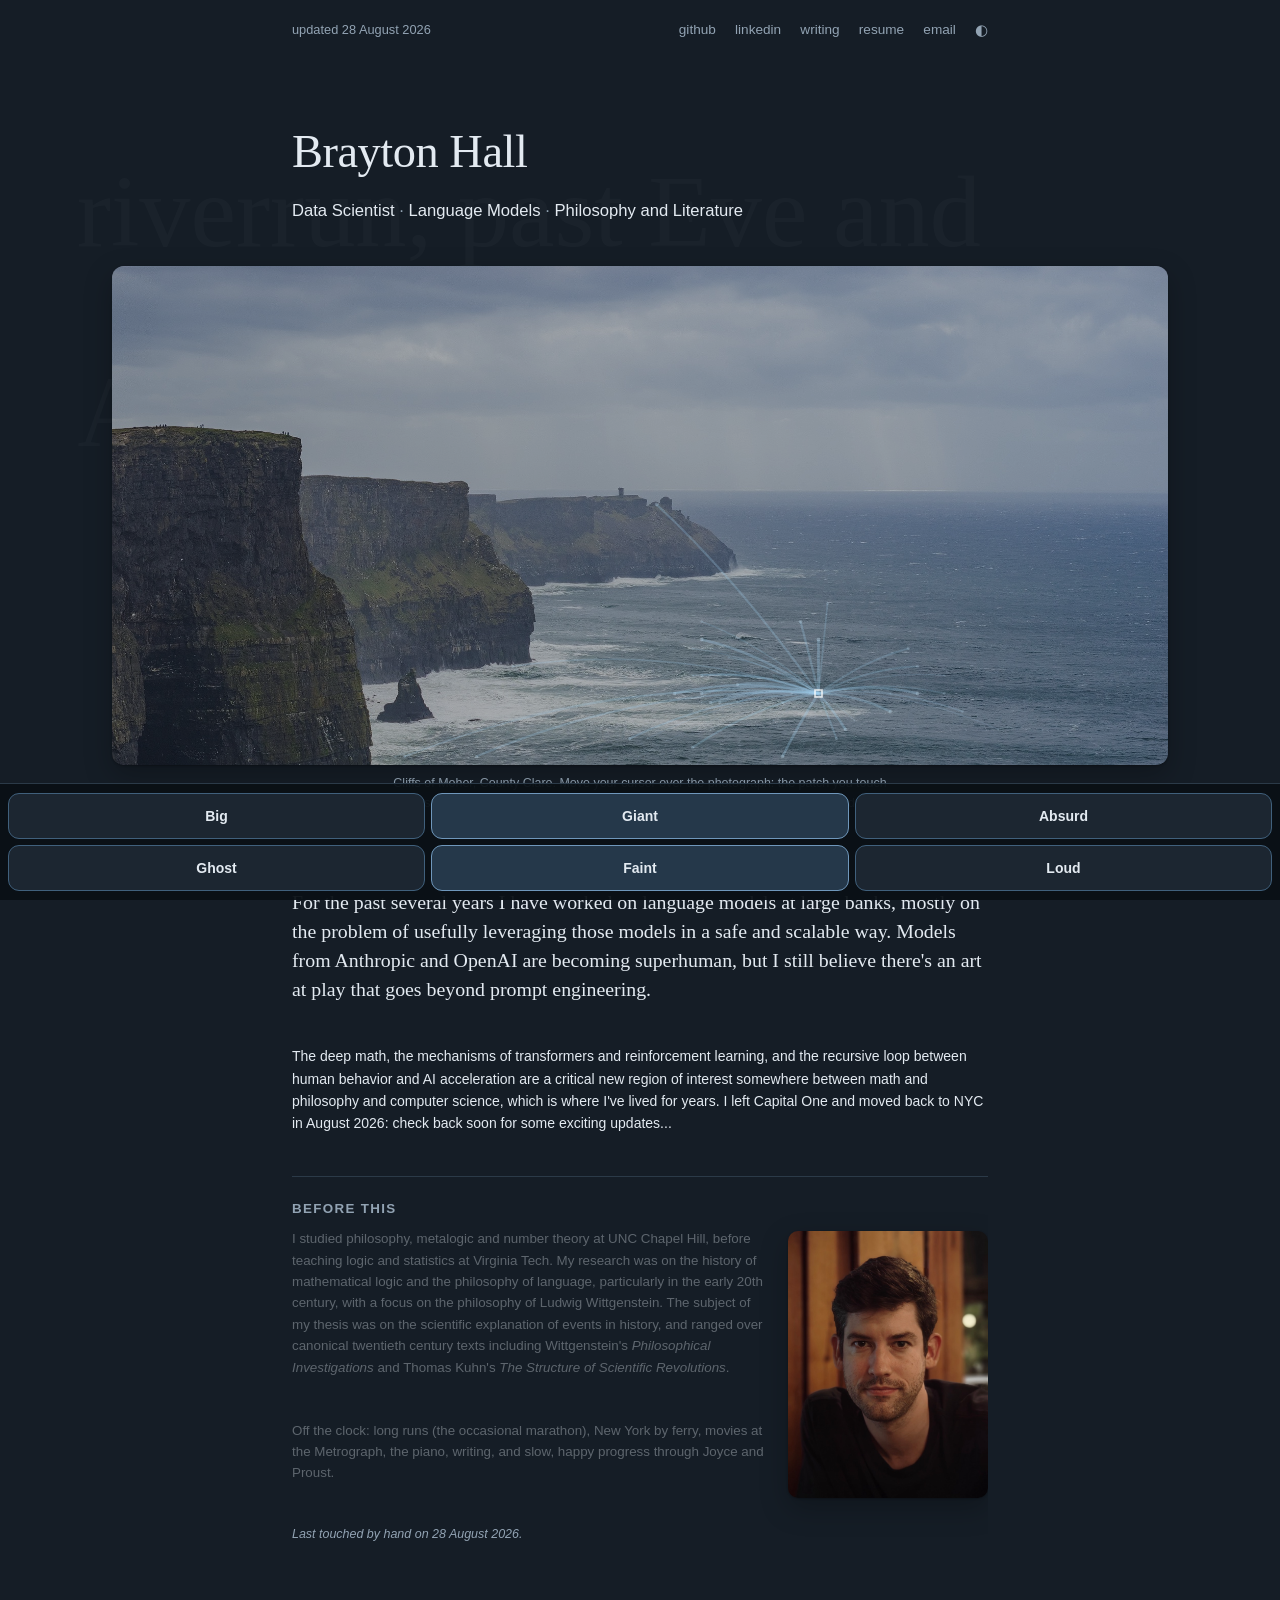
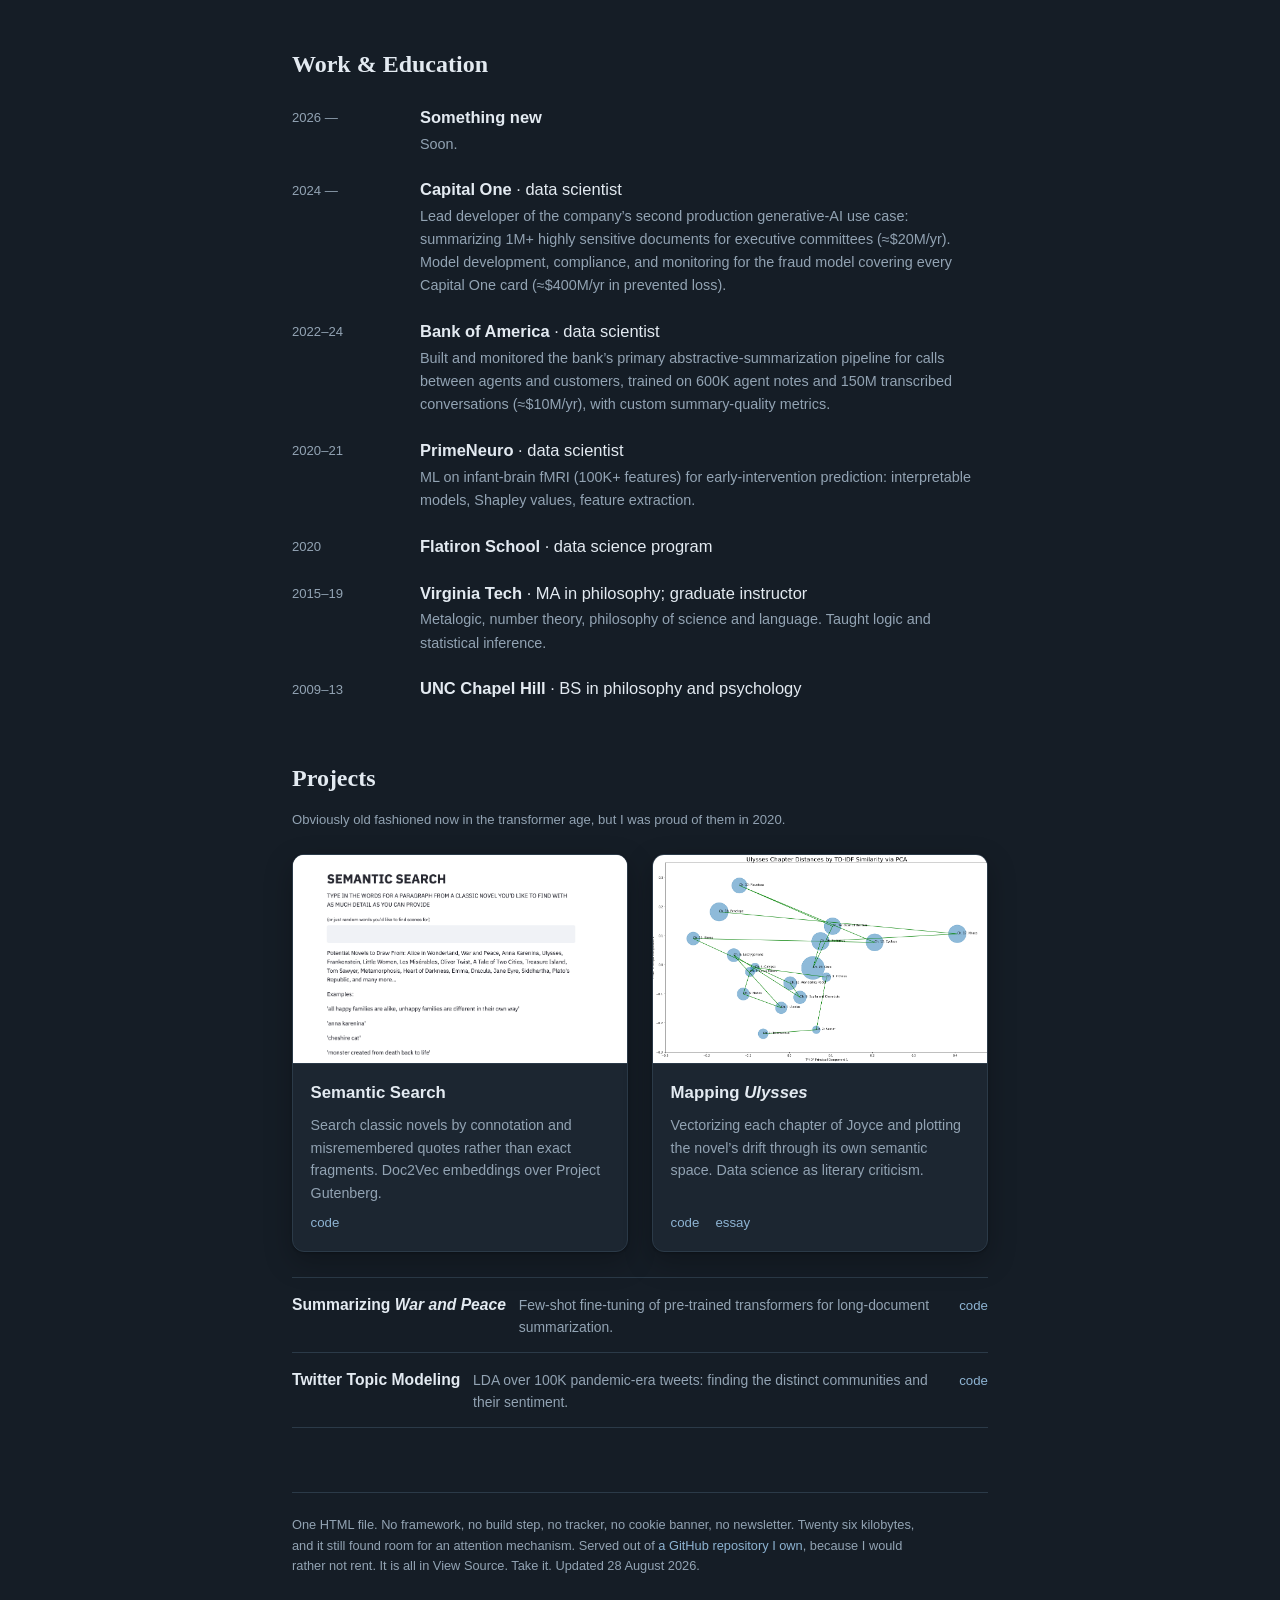
==== w2.html @ df1b5f6f "whisper preview on the real page, unlisted" ====
<!DOCTYPE html>
<html lang="en">
<head>
<meta name="robots" content="noindex, nofollow">
<meta charset="utf-8">
<meta name="viewport" content="width=device-width, initial-scale=1">
<title>Brayton Hall</title>
<meta name="description" content="Brayton Hall, data scientist. Language models in production; philosophy and literature always.">
<meta property="og:title" content="Brayton Hall">
<meta property="og:description" content="Data Scientist · Language Models · Philosophy and Literature">
<meta property="og:image" content="https://braytonhall.com/images/cliffs.jpeg">
<meta property="og:url" content="https://braytonhall.com">
<meta property="og:type" content="website">
<link rel="icon" href="images/favicon.png">
<style>
  /* Hand-written. No framework, no build step, no tracker. */
  :root {
    /* The date appears in the header, the bio and the footer, and is written
       here ONCE. Change this string and all three follow. */
    --updated: "28 August 2026";
    --bg: #f5f6f7;
    --card: #ffffff;
    --ink: #1c2732;
    --dim: #5f6e7d;
    --line: #e2e7ec;
    --accent: #2e6a8e;
    --accent-soft: #b6cad8;
    --shadow: 0 1px 2px rgba(30,42,54,.05), 0 10px 28px rgba(30,42,54,.06);
  }
  html.dark {
    --bg: #151d26;
    --card: #1c2631;
    --ink: #e3eaf1;
    --dim: #92a3b3;
    --line: #2b3a48;
    --accent: #8db3d2;
    --accent-soft: #40607c;
    --shadow: 0 1px 2px rgba(0,0,0,.25), 0 10px 28px rgba(0,0,0,.25);
  }
  * { box-sizing: border-box; }
  body {
    margin: 0; overflow-x: hidden;
    background: var(--bg);
    color: var(--ink);
    font: 16.5px/1.6 -apple-system, BlinkMacSystemFont, "Segoe UI", Roboto, Helvetica, Arial, sans-serif;
    transition: background .25s, color .25s;
  }
  .serif { font-family: "Iowan Old Style", "Palatino Linotype", Palatino, Georgia, serif; }
  main { max-width: 46rem; margin: 0 auto; padding: 0 1.25rem 5rem; position: relative; z-index: 1; }
  a { color: var(--accent); text-decoration: none; }
  a:hover { text-decoration: underline; }

  header {
    display: flex; flex-wrap: wrap; gap: .4rem 1rem;
    justify-content: flex-end; align-items: baseline;
    padding: 1.2rem 0 0; font-size: .85rem;
  }
  header nav { display: flex; flex-wrap: wrap; gap: .3rem 1.2rem; }
  header nav a { color: var(--dim); }
  header nav a:hover { color: var(--accent); text-decoration: none; }
  #theme { cursor: pointer; background: none; border: none; color: var(--dim); font-size: .95rem; padding: 0; }
  #theme:hover { color: var(--accent); }

  .hero { margin: 4.6rem 0 2.2rem; }
  .hero h1 { font-size: 2.9rem; font-weight: 500; margin: 0 0 .55rem; letter-spacing: -.01em; }
  .hero .tag { font-size: 1.04rem; color: var(--dim); margin: 0; }
  .hero .tag b { color: var(--ink); font-weight: 500; }

  /* the attention pair breaks out of the text column */
  .wide {
    position: relative; left: 50%;
    transform: translateX(-50%); width: min(94vw, 66rem);
  }
  .cliffs { margin: 2.6rem 0 1.4rem; }
  .cliffwrap {
    position: relative; border-radius: 12px; overflow: hidden;
    box-shadow: var(--shadow); cursor: crosshair;
    /* A drag that starts on the photograph explores it instead of scrolling
       the page. The browser decides this at the moment the gesture begins, so
       it has to be declared here; calling preventDefault later is too late and
       would cost a passive listener. pinch-zoom is kept so the picture can
       still be zoomed, which matters for anyone who needs to. */
    touch-action: none;
    touch-action: pinch-zoom;
  }
  .cliffwrap img { width: 100%; display: block; }
  #lens { position: absolute; inset: 0; width: 100%; height: 100%; }
  figcaption, .demo-note { font-size: .78rem; color: var(--dim); margin-top: .55rem; text-align: center; }
  figcaption { max-width: 34rem; margin-left: auto; margin-right: auto; }
  .ontouch { display: none; }
  @media (hover: none) {
    .onhover { display: none; }
    .ontouch { display: inline; }
    .cliffwrap { cursor: default; }
  }

  /* The intro is set narrower and quieter than the rest of the page on purpose:
     a column you fall into, then a hairline, then the past in a lower voice. */
  .intro {
    --body: 14px; --lede: 1.42; --ink-2: 35%; --pgap: 2.6rem; --pw: 12.5rem;
    overflow: hidden; margin: 3.4rem 0 3.2rem;
    font-size: var(--body);
  }
  .intro .before img {
    float: right; width: var(--pw); margin: .2rem 0 .8rem 1.4rem;
    border-radius: 10px; box-shadow: var(--shadow);
  }
  .intro p { margin: 0 0 var(--pgap); }
  .intro .lede {
    font-size: calc(var(--body) * var(--lede)); line-height: 1.45;
    font-family: "Iowan Old Style", "Palatino Linotype", Palatino, Georgia, serif;
  }
  .intro .hair { border: 0; border-top: 1px solid var(--line); margin: 1.9rem 0 1.3rem; }
  .intro .before {
    color: color-mix(in srgb, var(--ink) var(--ink-2), var(--bg));
  }
  .intro .before p { font-size: calc(var(--body) * .955); }
  .intro .label {
    font-size: .7rem; letter-spacing: .1em; text-transform: uppercase;
    color: var(--dim); font-weight: 600; margin: 0 0 .55rem;
  }
  @media (max-width: 540px) {
    .intro { --pgap: 1.5rem; --pw: 8rem; }
    .intro .before img { margin-left: 1rem; }
  }

  h2 { font-size: 1.5rem; font-weight: 550; margin: 0 0 1.3rem; }
  section { margin: 3.6rem 0; }

  .features { display: grid; grid-template-columns: 1fr 1fr; gap: 1.5rem; margin-bottom: 1.6rem; }
  @media (max-width: 620px) { .features { grid-template-columns: 1fr; } }
  .card {
    background: var(--card); border: 1px solid var(--line); border-radius: 12px;
    overflow: hidden; display: flex; flex-direction: column;
    box-shadow: var(--shadow); transition: transform .18s;
  }
  .card:hover { transform: translateY(-2px); }
  .card .thumb { aspect-ratio: 16/10; overflow: hidden; border-bottom: 1px solid var(--line); background: #fff; }
  .card .thumb img { width: 100%; height: 100%; object-fit: cover; object-position: center top; display: block; }
  .card .body { padding: 1rem 1.1rem 1.1rem; display: flex; flex-direction: column; gap: .45rem; flex: 1; }
  .card h3 { margin: 0; font-size: 1.05rem; font-weight: 600; }
  .card h3 a { color: var(--ink); }
  .card h3 a:hover { color: var(--accent); text-decoration: none; }
  .card p { margin: 0; font-size: .89rem; color: var(--dim); flex: 1; }
  .card .links { font-size: .83rem; display: flex; gap: 1rem; }

  .more { border-top: 1px solid var(--line); }
  .more .row { display: flex; flex-wrap: wrap; align-items: baseline; gap: .3rem .8rem; padding: .85rem 0; border-bottom: 1px solid var(--line); }
  .more .row h3 { margin: 0; font-size: .98rem; font-weight: 600; }
  .more .row h3 a { color: var(--ink); }
  .more .row h3 a:hover { color: var(--accent); text-decoration: none; }
  .more .row p { margin: 0; font-size: .87rem; color: var(--dim); flex: 1 1 24rem; }
  .more .row .links { font-size: .83rem; }

  .job { display: grid; grid-template-columns: 6.8rem 1fr; gap: 0 1.2rem; margin-bottom: 1.3rem; }
  .job .when { color: var(--dim); font-size: .82rem; padding-top: .2rem; }
  .job .what b { font-weight: 600; }
  .job .what p { margin: .15rem 0 0; font-size: .9rem; color: var(--dim); }
  @media (max-width: 540px) { .job { grid-template-columns: 1fr; } .job .when { padding: 0; } }

  footer {
    border-top: 1px solid var(--line); margin-top: 4rem; padding-top: 1.4rem;
    font-size: .8rem; color: var(--dim);
  }
  footer p { max-width: 40rem; margin: 0; }

  .updated::after { content: var(--updated); }
  header .stamp { color: var(--dim); margin-right: auto; font-size: .8rem; }
  .touched {
    font-size: .78rem; color: var(--dim); margin: 2.2rem 0 0;
    font-style: italic;
  }
  .aside {
    font-size: .82rem; color: var(--dim); margin: -.6rem 0 1.5rem;
    max-width: 34rem;
  }
  #wf {
    position: absolute; inset: 0; overflow: hidden; z-index: 0;
    pointer-events: none; user-select: none; -webkit-user-select: none;
    font-family: "Snell Roundhand", "Apple Chancery", "Segoe Script", cursive;
    color: var(--ink);
    opacity: var(--wf-op, .022);
    /* every size below is derived from the viewport, never from a fixed px */
    font-size: var(--wf-size, clamp(72px, 8vw, 190px));
    line-height: 1.95;
    text-rendering: optimizeLegibility;
  }
  .wf-box { position: absolute; }
  .wf-line {
    display: block; white-space: nowrap;
    -webkit-mask-repeat: no-repeat; mask-repeat: no-repeat;
  }
  .wf-probe { visibility: hidden; position: absolute; top: 0; left: 0; right: 0; }

</style>
</head>
<body>
<div id="wf" aria-hidden="true"></div>
<main>
  <header>
    <span class="stamp">updated <span class="updated"></span></span>
    <nav>
      <a href="https://github.com/bphall">github</a>
      <a href="https://www.linkedin.com/in/braytonhall/">linkedin</a>
      <a href="https://medium.com/@braytonhall">writing</a>
      <a href="assets/Brayton_Hall_Resume.pdf">resume</a>
      <a href="mailto:braytonhall@gmail.com">email</a>
      <button id="theme" title="light / dark">◐</button>
    </nav>
  </header>

  <div class="hero">
    <h1 class="serif">Brayton Hall</h1>
    <p class="tag"><b>Data Scientist</b> · <b>Language Models</b> · <b>Philosophy and Literature</b></p>
  </div>

  <figure class="cliffs wide">
    <div class="cliffwrap">
      <img id="cliffimg" src="images/cliffs.jpeg" alt="The Cliffs of Moher, County Clare, Ireland">
      <canvas id="lens"></canvas>
    </div>
    <figcaption>Cliffs of Moher, County Clare.
      <span class="onhover">Move your cursor over the photograph:</span><span
      class="ontouch">Touch the photograph:</span> the patch you touch becomes a
      query, and the lines run to the patches that answer it most strongly.
      Scaled up, and learned rather than hand written, that is attention.</figcaption>
  </figure>

  <div class="intro">
    <p class="lede">For the past several years I have worked on language models
      at large banks, mostly on the problem of usefully leveraging those models
      in a safe and scalable way. Models from Anthropic and OpenAI are becoming
      superhuman, but I still believe there's an art at play that goes beyond
      prompt engineering.</p>
    <p>The deep math, the mechanisms of transformers and reinforcement
      learning, and the recursive loop between human behavior and AI
      acceleration are a critical new region of interest somewhere between math
      and philosophy and computer science, which is where I've lived for years.
      I left Capital One and moved back to NYC in August 2026: check back soon
      for some exciting updates...</p>

    <hr class="hair">

    <div class="before">
      <p class="label">Before this</p>
      <img src="images/me_2026.jpg" alt="Brayton Hall">
      <p>I studied philosophy, metalogic and number theory at UNC Chapel Hill,
        before teaching logic and statistics at Virginia Tech. My research was on the history of mathematical logic and the
        philosophy of language, particularly in the early 20th century, with a
        focus on the philosophy of Ludwig Wittgenstein. The subject of my thesis
        was on the scientific explanation of events in history, and ranged over
        canonical twentieth century texts including Wittgenstein's
        <i>Philosophical Investigations</i> and Thomas Kuhn's <i>The Structure
        of Scientific Revolutions</i>.</p>
      <p>Off the clock: long runs (the occasional marathon), New York by
        ferry, movies at the Metrograph, the piano, writing, and slow, happy
        progress through Joyce and Proust.</p>
    </div>
    <p class="touched">Last touched by hand on <span class="updated"></span>.</p>
  </div>

  <section id="work">
    <h2 class="serif">Work &amp; Education</h2>
    <div class="job">
      <div class="when">2026 —</div>
      <div class="what"><b>Something new</b>
        <p>Soon.</p></div>
    </div>
    <div class="job">
      <div class="when">2024 —</div>
      <div class="what"><b>Capital One</b> · data scientist
        <p>Lead developer of the company’s second production generative-AI
        use case: summarizing 1M+ highly sensitive documents for executive
        committees (≈$20M/yr). Model development, compliance, and monitoring
        for the fraud model covering every Capital One card (≈$400M/yr in
        prevented loss).</p></div>
    </div>
    <div class="job">
      <div class="when">2022–24</div>
      <div class="what"><b>Bank of America</b> · data scientist
        <p>Built and monitored the bank’s primary abstractive-summarization
        pipeline for calls between agents and customers, trained on 600K
        agent notes and 150M transcribed conversations (≈$10M/yr), with
        custom summary-quality metrics.</p></div>
    </div>
    <div class="job">
      <div class="when">2020–21</div>
      <div class="what"><b>PrimeNeuro</b> · data scientist
        <p>ML on infant-brain fMRI (100K+ features) for early-intervention
        prediction: interpretable models, Shapley values, feature
        extraction.</p></div>
    </div>
    <div class="job">
      <div class="when">2020</div>
      <div class="what"><b>Flatiron School</b> · data science program</div>
    </div>
    <div class="job">
      <div class="when">2015–19</div>
      <div class="what"><b>Virginia Tech</b> · MA in philosophy; graduate instructor
        <p>Metalogic, number theory, philosophy of science and language.
        Taught logic and statistical inference.</p></div>
    </div>
    <div class="job">
      <div class="when">2009–13</div>
      <div class="what"><b>UNC Chapel Hill</b> · BS in philosophy and psychology</div>
    </div>
  </section>

  <section id="projects">
    <h2 class="serif">Projects</h2>
    <p class="aside">Obviously old fashioned now in the transformer age, but I
      was proud of them in 2020.</p>
    <div class="features">
      <div class="card">
        <a class="thumb" href="https://github.com/bphall/semantic_search"><img src="images/gallery/fulls/semsearch.png" alt="Semantic search interface"></a>
        <div class="body">
          <h3><a href="https://github.com/bphall/semantic_search">Semantic Search</a></h3>
          <p>Search classic novels by connotation and misremembered quotes
            rather than exact fragments. Doc2Vec embeddings over Project
            Gutenberg.</p>
          <div class="links"><a href="https://github.com/bphall/semantic_search">code</a></div>
        </div>
      </div>
      <div class="card">
        <a class="thumb" href="https://medium.com/swlh/using-nlp-to-visualize-ulysses-part-two-8ead745f320c"><img src="images/gallery/fulls/ulysses_tfidf_pca.png" alt="Ulysses chapters in TF-IDF space"></a>
        <div class="body">
          <h3><a href="https://medium.com/swlh/using-nlp-to-visualize-ulysses-part-two-8ead745f320c">Mapping <i>Ulysses</i></a></h3>
          <p>Vectorizing each chapter of Joyce and plotting the novel’s
            drift through its own semantic space. Data science as literary
            criticism.</p>
          <div class="links"><a href="https://github.com/bphall/ulysses_map">code</a>
            <a href="https://medium.com/swlh/using-nlp-to-visualize-ulysses-part-two-8ead745f320c">essay</a></div>
        </div>
      </div>
    </div>
    <div class="more">
      <div class="row">
        <h3><a href="https://github.com/bphall/abstractive_summ">Summarizing <i>War and Peace</i></a></h3>
        <p>Few-shot fine-tuning of pre-trained transformers for
          long-document summarization.</p>
        <span class="links"><a href="https://github.com/bphall/abstractive_summ">code</a></span>
      </div>
      <div class="row">
        <h3><a href="https://github.com/bphall/tweet_nlp">Twitter Topic Modeling</a></h3>
        <p>LDA over 100K pandemic-era tweets: finding the distinct
          communities and their sentiment.</p>
        <span class="links"><a href="https://github.com/bphall/tweet_nlp">code</a></span>
      </div>
    </div>
  </section>

  <footer>
    <p>One HTML file. No framework, no build step, no tracker, no cookie banner,
      no newsletter. Twenty six kilobytes, and it still found room for an
      attention mechanism. Served out of <a href="https://github.com/bphall/my_html5up_website">a
      GitHub repository I own</a>, because I would rather not rent. It is all in
      View Source. Take it. Updated <span class="updated"></span>.</p>
  </footer>
</main>

<script>
/* theme */
const themeBtn = document.getElementById('theme');
const setDark = on => {
  document.documentElement.classList.toggle('dark', on);
  localStorage.setItem('bh.dark', on ? '1' : '0');
};
const saved = localStorage.getItem('bh.dark');
const q = new URLSearchParams(location.search);
if (!q.has('light') && (saved === '1' || (saved === null && matchMedia('(prefers-color-scheme: dark)').matches)
    || q.has('dark'))) setDark(true);
themeBtn.onclick = () => setDark(!document.documentElement.classList.contains('dark'));

/* ——— the attention lens ———————————————————————————————————————————————
   The photograph is cut into 9px patches. A patch is described by fourteen
   numbers: its brightness in four quadrants, two colour opponents, its local
   contrast, its edge strength, how that edge energy splits across four
   orientations, and its horizontal and vertical gradient. Every dimension is
   then standardised across the whole image, which is the step that matters:
   cosine similarity ignores vector length, so on raw colour a pale grey sky
   and near black wet rock score a perfect match. Standardising turns cosine
   into correlation and gives brightness and texture their say back.

   Hover a patch and it queries every other patch. Lines run to the fifty that
   answer most strongly. Nothing is precomputed and nothing is fetched; it is
   all arithmetic on the pixels in front of you.

   Settings chosen 2026-08-28. Weights: colour 1, texture 6, edge 1.15,
   brightness 0.85. Patch 9px, fifty lines, veil 0.72, query outline 0.8.  */
(() => {
  const img = document.getElementById('cliffimg');
  const cv = document.getElementById('lens');
  if (!img || !cv) return;
  const ctx = cv.getContext('2d');

  const P = 9, TOPK = 50, VEIL = .72, RING = .8, LINE_OP = .40;
  const W_LUM = .85, W_COL = 1, W_TEX = 6, W_EDGE = 1.15;
  const DIMS = 14;

  let cols = 0, rows = 0, feat = null, norms = null, dpr = 1;
  let hover = null, pending = 0, idle = true, t0 = 0;

  function build() {
    const w = img.clientWidth | 0, h = img.clientHeight | 0;
    if (!w || !h) return;
    dpr = Math.min(2, devicePixelRatio || 1);
    cv.width = w * dpr; cv.height = h * dpr;
    ctx.setTransform(dpr, 0, 0, dpr, 0, 0);

    const off = document.createElement('canvas');
    off.width = w; off.height = h;
    const octx = off.getContext('2d', { willReadFrequently: true });
    octx.drawImage(img, 0, 0, w, h);
    let d;
    try { d = octx.getImageData(0, 0, w, h).data; }
    catch (e) { return; }            /* a tainted canvas just means no lens */

    const n = w * h;
    const L = new Float32Array(n), O1 = new Float32Array(n), O2 = new Float32Array(n);
    for (let i = 0, q = 0; i < n; i++, q += 4) {
      const r = d[q] / 255, g = d[q + 1] / 255, b = d[q + 2] / 255;
      L[i] = .299 * r + .587 * g + .114 * b;
      O1[i] = r - g;
      O2[i] = .5 * (r + g) - b;
    }
    const GX = new Float32Array(n), GY = new Float32Array(n);
    for (let y = 1; y < h - 1; y++) for (let x = 1; x < w - 1; x++) {
      const i = y * w + x;
      GX[i] = L[i + 1] - L[i - 1];
      GY[i] = L[i + w] - L[i - w];
    }

    cols = Math.max(2, Math.floor(w / P));
    rows = Math.max(2, Math.floor(h / P));
    const N = cols * rows;
    feat = new Float32Array(N * DIMS);

    for (let r = 0; r < rows; r++) for (let c = 0; c < cols; c++) {
      const base = (r * cols + c) * DIMS;
      let sL = 0, sLL = 0, so1 = 0, so2 = 0, smag = 0, sgx = 0, sgy = 0, k = 0;
      const quad = [0, 0, 0, 0], qn = [0, 0, 0, 0], ori = [0, 0, 0, 0];
      for (let py = 0; py < P; py++) for (let px = 0; px < P; px++) {
        const X = c * P + px, Y = r * P + py;
        if (X >= w || Y >= h) continue;
        const i = Y * w + X, l = L[i];
        sL += l; sLL += l * l; so1 += O1[i]; so2 += O2[i];
        const gx = GX[i], gy = GY[i], mag = Math.sqrt(gx * gx + gy * gy);
        smag += mag; sgx += Math.abs(gx); sgy += Math.abs(gy);
        let a = Math.atan2(gy, gx); if (a < 0) a += Math.PI;
        ori[Math.min(3, (a / (Math.PI / 4)) | 0)] += mag;
        const qi = (px * 2 / P | 0 ? 1 : 0) + (py * 2 / P | 0 ? 2 : 0);
        quad[qi] += l; qn[qi]++;
        k++;
      }
      const inv = 1 / (k || 1), mean = sL * inv;
      for (let j = 0; j < 4; j++) feat[base + j] = quad[j] / (qn[j] || 1);
      feat[base + 4] = so1 * inv;
      feat[base + 5] = so2 * inv;
      feat[base + 6] = Math.sqrt(Math.max(0, sLL * inv - mean * mean));
      feat[base + 7] = smag * inv;
      for (let j = 0; j < 4; j++) feat[base + 8 + j] = ori[j] * inv;
      feat[base + 12] = sgx * inv;
      feat[base + 13] = sgy * inv;
    }

    /* standardise every dimension across all patches, then weight the groups */
    const wts = [W_LUM, W_LUM, W_LUM, W_LUM, W_COL, W_COL, W_TEX, W_TEX,
                 W_EDGE, W_EDGE, W_EDGE, W_EDGE, W_EDGE, W_EDGE];
    for (let k = 0; k < DIMS; k++) {
      let m = 0; for (let i = 0; i < N; i++) m += feat[i * DIMS + k];
      m /= N;
      let v = 0; for (let i = 0; i < N; i++) { const t = feat[i * DIMS + k] - m; v += t * t; }
      const sd = Math.sqrt(v / N) || 1e-6;
      for (let i = 0; i < N; i++) feat[i * DIMS + k] = (feat[i * DIMS + k] - m) / sd * wts[k];
    }

    norms = new Float32Array(N);
    for (let i = 0; i < N; i++) {
      let a = 0;
      for (let k = 0; k < DIMS; k++) { const v = feat[i * DIMS + k]; a += v * v; }
      norms[i] = Math.sqrt(a) || 1e-6;
    }
  }

  /* the fifty best answers, without sorting six thousand patches every frame */
  function topK(qi) {
    const N = cols * rows, qb = qi * DIMS, qn = norms[qi];
    const bi = new Int32Array(TOPK), bs = new Float32Array(TOPK);
    let filled = 0, worst = -Infinity, worstAt = 0;
    for (let i = 0; i < N; i++) {
      if (i === qi) continue;
      let dot = 0; const b = i * DIMS;
      for (let k = 0; k < DIMS; k++) dot += feat[qb + k] * feat[b + k];
      const sc = dot / (qn * norms[i]);
      if (filled < TOPK) {
        bi[filled] = i; bs[filled] = sc; filled++;
        if (filled === TOPK) {
          worst = Infinity;
          for (let j = 0; j < TOPK; j++) if (bs[j] < worst) { worst = bs[j]; worstAt = j; }
        }
      } else if (sc > worst) {
        bi[worstAt] = i; bs[worstAt] = sc;
        worst = Infinity;
        for (let j = 0; j < TOPK; j++) if (bs[j] < worst) { worst = bs[j]; worstAt = j; }
      }
    }
    const order = Array.from({ length: filled }, (_, j) => j).sort((a, b) => bs[b] - bs[a]);
    return order.map(j => bi[j]);
  }

  function attend(mx, my) {
    if (!feat) return;
    const qc = Math.max(0, Math.min(cols - 1, (mx / P) | 0));
    const qr = Math.max(0, Math.min(rows - 1, (my / P) | 0));
    const qi = qr * cols + qc;
    const best = topK(qi);
    const w = cv.width / dpr, h = cv.height / dpr;

    ctx.clearRect(0, 0, w, h);
    ctx.fillStyle = 'rgba(10,17,24,' + (VEIL * .42).toFixed(3) + ')';
    ctx.fillRect(0, 0, w, h);

    const qx = (qc + .5) * P, qy = (qr + .5) * P;
    best.forEach((i, rank) => {
      const x = (i % cols + .5) * P, y = ((i / cols | 0) + .5) * P;
      const t = 1 - rank / TOPK;
      ctx.strokeStyle = 'rgba(160,206,236,' + ((.16 + .62 * t) * LINE_OP).toFixed(3) + ')';
      ctx.lineWidth = .5 + 2.2 * t;
      ctx.beginPath();
      ctx.moveTo(qx, qy);
      ctx.quadraticCurveTo((qx + x) / 2, (qy + y) / 2 - Math.abs(x - qx) * .12, x, y);
      ctx.stroke();
      ctx.fillStyle = 'rgba(200,228,246,' + ((.3 + .5 * t) * LINE_OP).toFixed(3) + ')';
      ctx.beginPath(); ctx.arc(x, y, .7 + 1.2 * t, 0, 7); ctx.fill();
    });

    ctx.strokeStyle = 'rgba(255,255,255,' + RING + ')';
    ctx.lineWidth = 1.6;
    ctx.strokeRect(qc * P + 1, qr * P + 1, P - 2, P - 2);
  }

  /* one repaint per animation frame, never one per mouse event */
  function schedule(x, y) {
    hover = { x, y };
    if (pending) return;
    pending = requestAnimationFrame(() => { pending = 0; if (hover) attend(hover.x, hover.y); });
  }

  /* until someone hovers, the query drifts on its own, so the mechanism is
     visible to a visitor who never moves the mouse. Two sine waves at an
     irrational ratio, so the path never repeats. */
  function drift(t) {
    requestAnimationFrame(drift);
    if (!idle || !feat || t - t0 < 90) return;
    t0 = t;
    const w = cv.clientWidth, h = cv.clientHeight, k = t / 4200;
    attend(w * (.5 + .42 * Math.sin(k)), h * (.5 + .36 * Math.sin(k * 1.618 + 1)));
  }

  /* A mouse hovers; a finger presses. Track a mouse whenever it is over the
     photograph, and track a touch only while it is held down, so the page can
     still be scrolled past the image. Nothing calls preventDefault: stealing
     the scroll to win an ornament would be a bad trade. After a touch lifts,
     the last answer is left on screen for a moment, then the drift resumes. */
  const wrap = cv.parentElement;
  let down = false, resume = 0;
  const at = e => {
    const b = cv.getBoundingClientRect();
    schedule(e.clientX - b.left, e.clientY - b.top);
  };
  const isMouse = e => !e.pointerType || e.pointerType === 'mouse';

  wrap.addEventListener('pointerdown', e => {
    down = true; idle = false; clearTimeout(resume); at(e);
    /* keep receiving the finger even if it wanders off the picture */
    try { wrap.setPointerCapture(e.pointerId); } catch (err) {}
  }, { passive: true });

  wrap.addEventListener('pointermove', e => {
    if (!isMouse(e) && !down) return;
    idle = false; clearTimeout(resume); at(e);
  }, { passive: true });

  const release = e => {
    down = false;
    try { wrap.releasePointerCapture(e.pointerId); } catch (err) {}
    if (isMouse(e)) return;
    clearTimeout(resume);
    resume = setTimeout(() => { idle = true; hover = null; }, 4000);
  };
  wrap.addEventListener('pointerup', release, { passive: true });
  wrap.addEventListener('pointercancel', release, { passive: true });
  wrap.addEventListener('pointerleave', e => {
    down = false;
    if (isMouse(e)) { idle = true; hover = null; }
  });

  if (img.complete) build(); else img.onload = build;
  let rz; addEventListener('resize', () => { clearTimeout(rz); rz = setTimeout(build, 150); });
  requestAnimationFrame(drift);
  if (q.has('lens')) img.addEventListener('load', () => attend(cv.clientWidth * .06, cv.clientHeight * .6));
})();

</script>
<script>
(function () {
  "use strict";

  /* ---------------------------------------------------------------
     WHISPER: travelling gradient mask, quantised to character cells

     The layer holds one text node per visual line. Nothing is ever
     added or removed per character. A single CSS mask gradient per
     line carries the whole reveal, and its stops are snapped to
     measured character boundaries, so a character is either at its
     tread value or at its neighbour's, never halfway between.
     --------------------------------------------------------------- */

  var CFG = {
    charMs:    34,     /* one character per this many ms */
    riseChars: 5,      /* how many characters the write-on ramp spans */
    fallChars: 6,      /* how many characters the fade-off ramp spans */
    holdMs:    2600,   /* whole passage sits at rest before it is erased */
    cycleMs:   34000,  /* the layer repeats on this period */
    edge:      .17,    /* softened fraction of a character cell at each tread edge */
    remeasure: 220     /* resize debounce */
  };

  var PASSAGES = [
    { start: 0,
      top: "7rem", left: "6vw", right: "9vw", align: "left",
      text: "riverrun, past Eve and Adam's, from swerve of shore to bend of bay, brings us by a commodius vicus of recirculation back to Howth Castle and Environs" },
    { start: 8000,
      top: "33%", left: "13vw", right: "7vw", align: "left",
      text: "Stately, plump Buck Mulligan came from the stairhead, bearing a bowl of lather on which a mirror and a razor lay crossed" },
    { start: 17000,
      top: "61%", left: "9vw", right: "14vw", align: "left",
      text: "Longtemps, je me suis couche de bonne heure" },
    { start: 20000,
      top: "86%", left: "8vw", right: "7vw", align: "right",
      text: "End here. Us then. Finn, again! Take. Bussoftlhee, mememormee! Till thousendsthee. Lps. The keys to. Given! A way a lone a last a loved a long the" }
  ];

  var layer = document.getElementById("wf");
  var lines = [];          /* flat list of every visual line in the layer */
  var reduced = false;
  var timer = null, t0 = 0, running = false;
  var stat = { ticks: 0, writes: 0 };

  try { reduced = window.matchMedia("(prefers-reduced-motion: reduce)").matches; } catch (e) {}

  /* ---------- measure ---------- */

  function measure() {
    layer.innerHTML = "";
    lines = [];

    for (var p = 0; p < PASSAGES.length; p++) {
      var P = PASSAGES[p];
      var box = document.createElement("div");
      box.className = "wf-box";
      box.style.top = P.top;
      box.style.left = P.left;
      box.style.right = P.right;
      box.style.textAlign = P.align;
      layer.appendChild(box);

      /* pass A: let the browser wrap the passage naturally, then read
         which words landed on which visual line. Word granularity is
         enough here and costs a fraction of a per character pass. */
      var probe = document.createElement("div");
      probe.className = "wf-probe";
      probe.textContent = P.text;
      box.appendChild(probe);

      var node = probe.firstChild;
      var rng = document.createRange();
      var words = [], m, re = /\S+/g;
      while ((m = re.exec(P.text)) !== null) words.push([m.index, m.index + m[0].length]);

      var rows = [], prevTop = null;
      for (var w = 0; w < words.length; w++) {
        rng.setStart(node, words[w][0]);
        rng.setEnd(node, words[w][1]);
        var wr = rng.getBoundingClientRect();
        if (prevTop === null || Math.abs(wr.top - prevTop) > 2) { rows.push([]); prevTop = wr.top; }
        rows[rows.length - 1].push(P.text.slice(words[w][0], words[w][1]));
      }
      box.removeChild(probe);

      /* pass B: emit one nowrap line per visual row, then read every
         character boundary inside it exactly once. */
      var cum = 0, made = [];
      for (var r = 0; r < rows.length; r++) {
        var el = document.createElement("div");
        el.className = "wf-line";
        el.textContent = rows[r].join(" ");
        box.appendChild(el);
        made.push(el);
      }
      for (var r2 = 0; r2 < made.length; r2++) {
        var el2 = made[r2];
        var tn = el2.firstChild, txt = el2.textContent;
        var lb = el2.getBoundingClientRect();
        var rr = document.createRange();
        var b = new Array(txt.length), left0 = 0, last = 0;
        for (var i = 0; i < txt.length; i++) {
          rr.setStart(tn, i); rr.setEnd(tn, i + 1);
          var cr = rr.getBoundingClientRect();
          if (cr.width === 0 && cr.height === 0) { b[i] = last; if (i === 0) left0 = 0; continue; }
          if (i === 0) left0 = cr.left - lb.left;
          last = cr.right - lb.left;
          b[i] = last;
        }
        var span = Math.max(1, last - left0);
        lines.push({
          el: el2, b: b, left0: left0, n: txt.length,
          w: Math.max(1, lb.width),
          e: Math.min(2.4, CFG.edge * (span / txt.length)),
          c0: cum, pass: p, last: ""
        });
        cum += txt.length;
      }
      P.n = cum;
      P.writeMs = cum * CFG.charMs;
    }
  }

  /* ---------- the mask ---------- */

  var CLEAR = "linear-gradient(90deg,rgba(0,0,0,0) 0,rgba(0,0,0,0) 100%)";
  var FULL  = "linear-gradient(90deg,rgba(0,0,0,1) 0,rgba(0,0,0,1) 100%)";

  function alphaOf(i, h, s) {
    var up = (h - i + 1) / CFG.riseChars;   /* written in yet */
    var dn = (i - s + 1) / CFG.fallChars;   /* not erased yet */
    if (up > 1) up = 1; if (up < 0) up = 0;
    if (dn > 1) dn = 1; if (dn < 0) dn = 0;
    return up * dn;
  }

  /* Build the gradient for one line at head index h and tail index s.
     Runs of equal alpha are collapsed, so the string is about
     riseChars + fallChars stops no matter how long the passage is. */
  function gradient(L, h, s) {
    if (h < 0 || s >= L.n) return CLEAR;
    var lo = s > 0 ? s : 0;
    var hi = h < L.n - 1 ? h : L.n - 1;
    if (hi < lo) return CLEAR;

    var e = L.e, out = [], pos = 0;
    function put(x, a) {
      if (x < pos) x = pos;
      pos = x;
      out.push("rgba(0,0,0," + a + ") " + (Math.round(x * 10) / 10) + "px");
    }
    function leftOf(i) { return i === 0 ? L.left0 : L.b[i - 1]; }

    put(0, 0);
    if (lo > 0 || L.left0 > 0) put(leftOf(lo) - e, 0);

    var runStart = lo, runA = Math.round(alphaOf(lo, h, s) * 1000) / 1000;
    for (var i = lo + 1; i <= hi + 1; i++) {
      var a = i <= hi ? Math.round(alphaOf(i, h, s) * 1000) / 1000 : -1;
      if (a !== runA) {
        put(leftOf(runStart) + e, runA);
        put(L.b[i - 1] - e, runA);
        runStart = i; runA = a;
      }
    }
    put(L.b[hi] + e, 0);
    put(L.w, 0);
    return "linear-gradient(90deg," + out.join(",") + ")";
  }

  function setMask(L, g) {
    if (g === L.last) return;          /* nothing changed, touch nothing */
    L.last = g;
    L.el.style.webkitMaskImage = g;
    L.el.style.maskImage = g;
    stat.writes++;
  }

  /* ---------- the score ---------- */

  /* head and tail character index for a passage at time t, both integers,
     so every edge of the band sits on a character boundary */
  function headTail(P, t) {
    var ph = t - P.start;
    var C = CFG.cycleMs;
    ph = ((ph % C) + C) % C;
    /* The write-on ramp spans riseChars, so the head has to travel that far
       PAST the last character before the passage is fully inked. Stopping the
       head at n-1 left the final characters stranded at 0.2, 0.4, 0.6 and 0.8
       for the whole hold and erase. */
    var writeEnd = P.writeMs + CFG.riseChars * CFG.charMs;
    var settled = P.n - 1 + CFG.riseChars;
    var eraseAt = writeEnd + CFG.holdMs;
    var h, s;
    if (ph < writeEnd) { h = Math.floor(ph / CFG.charMs); s = -9999; }
    else if (ph < eraseAt) { h = settled; s = -9999; }
    else {
      h = settled;
      s = Math.floor((ph - eraseAt) / CFG.charMs);
      if (s > P.n) s = P.n + 9999;
    }
    /* a passage whose slot has not opened yet in this cycle stays blank */
    if (t < P.start) { h = -1; s = -9999; }
    return [h, s];
  }

  function render(t) {
    if (reduced) { for (var q = 0; q < lines.length; q++) setMask(lines[q], FULL); return; }
    var ht = [];
    for (var p = 0; p < PASSAGES.length; p++) ht.push(headTail(PASSAGES[p], t));
    for (var i = 0; i < lines.length; i++) {
      var L = lines[i], v = ht[L.pass];
      setMask(L, gradient(L, v[0] - L.c0, v[1] - L.c0));
    }
  }

  /* ---------- driver ----------
     One self scheduling timeout at the character cadence. No
     requestAnimationFrame, so the layer never asks for a frame it does
     not need, and a tick that changes nothing writes nothing. */
  /* how long until the next character boundary anywhere in the layer.
     While every passage is holding or resting this is hundreds of ms,
     so an idle whisper wakes about once a second instead of 29 times. */
  function nextDelta(t) {
    var C = CFG.cycleMs, best = 2000;
    for (var p = 0; p < PASSAGES.length; p++) {
      var P = PASSAGES[p], ph = (((t - P.start) % C) + C) % C;
      var writeEnd = P.writeMs + CFG.riseChars * CFG.charMs;
      var eraseAt = writeEnd + CFG.holdMs, d;
      if (ph < writeEnd)               d = CFG.charMs - (ph % CFG.charMs);
      else if (ph < eraseAt)           d = eraseAt - ph;
      else if (ph < eraseAt + writeEnd) d = CFG.charMs - ((ph - eraseAt) % CFG.charMs);
      else                             d = C - ph;
      if (d < best) best = d;
    }
    return best < 8 ? 8 : best;
  }

  function tick() {
    if (!running) return;
    stat.ticks++;
    var t = (typeof performance !== "undefined" ? performance.now() : Date.now()) - t0;
    render(t);
    timer = setTimeout(tick, nextDelta(t));
  }
  function start() {
    if (reduced) { render(0); return; }
    running = true;
    t0 = (typeof performance !== "undefined" ? performance.now() : Date.now());
    tick();
  }
  function stop() { running = false; if (timer) { clearTimeout(timer); timer = null; } }

  /* deterministic seek: freezes the layer and paints exactly time ms */
  window.__seek = function (ms) { stop(); render(+ms || 0); return true; };
  window.__wfInfo = function () {
    return { layerNodes: layer.getElementsByTagName("*").length, lines: lines.length,
             ticks: stat.ticks, maskWrites: stat.writes };
  };

  var rt = null;
  window.addEventListener("resize", function () {
    clearTimeout(rt);
    rt = setTimeout(function () {
      var was = running; stop(); measure();
      if (window.__frozenAt != null) render(window.__frozenAt); else if (was) start(); else render(0);
    }, CFG.remeasure);
  });

  function boot() {
    measure();
    var hash = location.hash || "";
    var sm = hash.match(/seek=(\d+)/);
    var bm = hash.match(/bench=(\d+)/);
    if (sm) { window.__frozenAt = +sm[1]; window.__seek(+sm[1]); return; }
    if (bm) {
      var budget = +bm[1], bel = document.getElementById("bench");
      bel.style.display = "block";
      running = true;
      t0 = (typeof performance !== "undefined" ? performance.now() : Date.now());
      (function bt() {
        if (!running) return;
        stat.ticks++;
        var t = (typeof performance !== "undefined" ? performance.now() : Date.now()) - t0;
        render(t);
        bel.textContent = "elapsed=" + Math.round(t) + " ticks=" + stat.ticks +
          " maskWrites=" + stat.writes + " layerNodes=" +
          layer.getElementsByTagName("*").length + " lines=" + lines.length;
        if (t >= budget) { running = false; return; }
        timer = setTimeout(bt, nextDelta(t));
      })();
      return;
    }
    start();
  }

  if (document.fonts && document.fonts.ready) document.fonts.ready.then(boot);
  else window.addEventListener("load", boot);
})();
</script>
<div id="dial" style="position:fixed;left:0;right:0;bottom:0;z-index:99;
  background:rgba(10,16,22,.95);border-top:1px solid #2b3a48;
  padding:.55rem .5rem calc(.55rem + env(safe-area-inset-bottom));
  font:600 14px -apple-system,BlinkMacSystemFont,Helvetica,Arial,sans-serif;color:#e3eaf1">
  <div style="display:flex;gap:.4rem;margin-bottom:.4rem">
    <button data-s="clamp(40px,4.5vw,110px)" style="flex:1;min-height:46px;border-radius:11px;border:1px solid #40607c;background:#1c2631;color:inherit;font:inherit">Big</button>
    <button data-s="clamp(72px,8vw,190px)" style="flex:1;min-height:46px;border-radius:11px;border:1px solid #6f97bb;background:#25384a;color:inherit;font:inherit">Giant</button>
    <button data-s="clamp(120px,14vw,320px)" style="flex:1;min-height:46px;border-radius:11px;border:1px solid #40607c;background:#1c2631;color:inherit;font:inherit">Absurd</button>
  </div>
  <div style="display:flex;gap:.4rem">
    <button data-o=".012" style="flex:1;min-height:46px;border-radius:11px;border:1px solid #40607c;background:#1c2631;color:inherit;font:inherit">Ghost</button>
    <button data-o=".022" style="flex:1;min-height:46px;border-radius:11px;border:1px solid #6f97bb;background:#25384a;color:inherit;font:inherit">Faint</button>
    <button data-o=".18" style="flex:1;min-height:46px;border-radius:11px;border:1px solid #40607c;background:#1c2631;color:inherit;font:inherit">Loud</button>
  </div>
</div>
<script>
document.documentElement.classList.add('dark');
document.getElementById('dial').addEventListener('click', function (e) {
  var b = e.target.closest('button'); if (!b) return;
  var r = document.documentElement;
  if (b.dataset.o) r.style.setProperty('--wf-op', b.dataset.o);
  if (b.dataset.s) { r.style.setProperty('--wf-size', b.dataset.s); window.dispatchEvent(new Event('resize')); }
  [].forEach.call(b.parentNode.children, function (x) {
    x.style.background = x === b ? '#25384a' : '#1c2631';
    x.style.borderColor = x === b ? '#6f97bb' : '#40607c';
  });
});
</script>
</body>
</html>
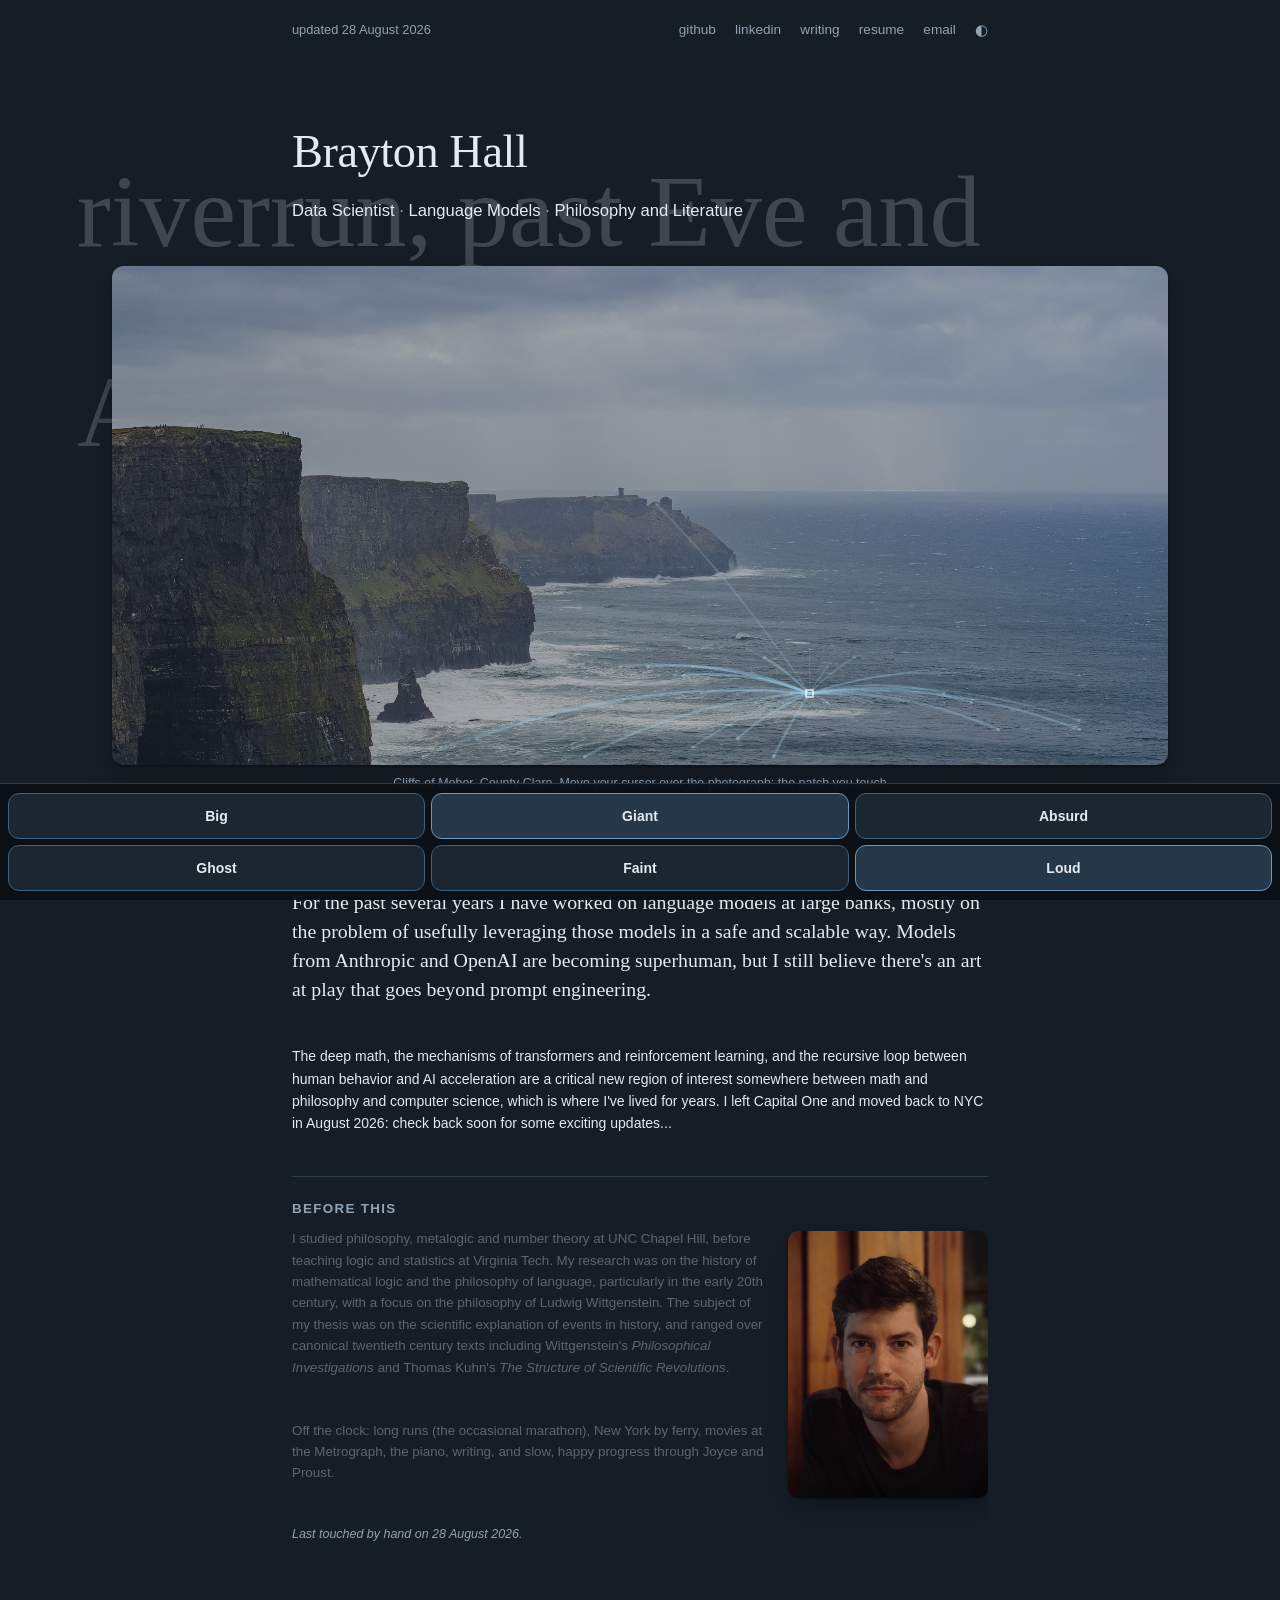
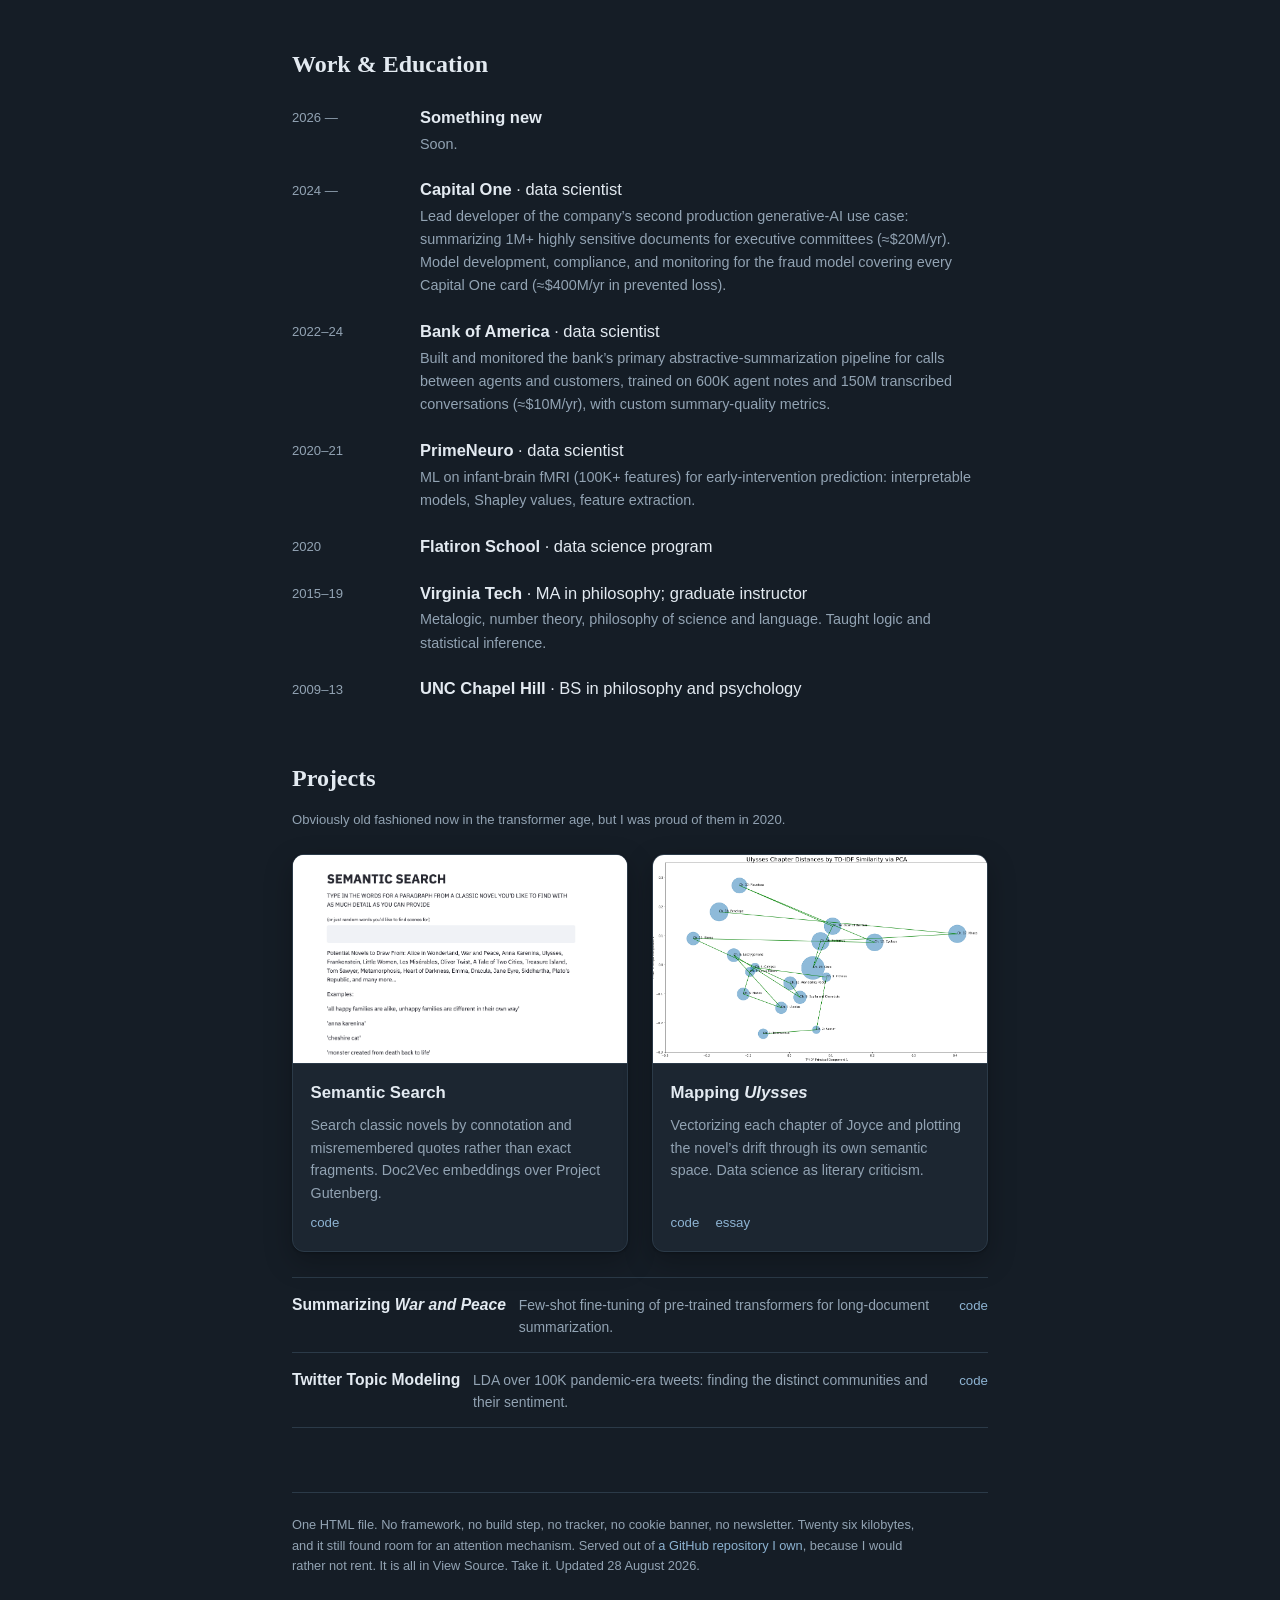
==== commit ae436669: "preview: ignore Reduce Motion, start loud" ====
--- a/w2.html
+++ b/w2.html
@@ -179,7 +179,7 @@
     pointer-events: none; user-select: none; -webkit-user-select: none;
     font-family: "Snell Roundhand", "Apple Chancery", "Segoe Script", cursive;
     color: var(--ink);
-    opacity: var(--wf-op, .022);
+    opacity: var(--wf-op, .20);
     /* every size below is derived from the viewport, never from a fixed px */
     font-size: var(--wf-size, clamp(72px, 8vw, 190px));
     line-height: 1.95;
@@ -647,7 +647,7 @@
   var timer = null, t0 = 0, running = false;
   var stat = { ticks: 0, writes: 0 };
 
-  try { reduced = window.matchMedia("(prefers-reduced-motion: reduce)").matches; } catch (e) {}
+  reduced = false;  /* preview: animate even with Reduce Motion on */
 
   /* ---------- measure ---------- */
 
@@ -914,8 +914,8 @@
   </div>
   <div style="display:flex;gap:.4rem">
     <button data-o=".012" style="flex:1;min-height:46px;border-radius:11px;border:1px solid #40607c;background:#1c2631;color:inherit;font:inherit">Ghost</button>
-    <button data-o=".022" style="flex:1;min-height:46px;border-radius:11px;border:1px solid #6f97bb;background:#25384a;color:inherit;font:inherit">Faint</button>
-    <button data-o=".18" style="flex:1;min-height:46px;border-radius:11px;border:1px solid #40607c;background:#1c2631;color:inherit;font:inherit">Loud</button>
+    <button data-o=".022" style="flex:1;min-height:46px;border-radius:11px;border:1px solid #40607c;background:#1c2631;color:inherit;font:inherit">Faint</button>
+    <button data-o=".20" style="flex:1;min-height:46px;border-radius:11px;border:1px solid #6f97bb;background:#25384a;color:inherit;font:inherit">Loud</button>
   </div>
 </div>
 <script>
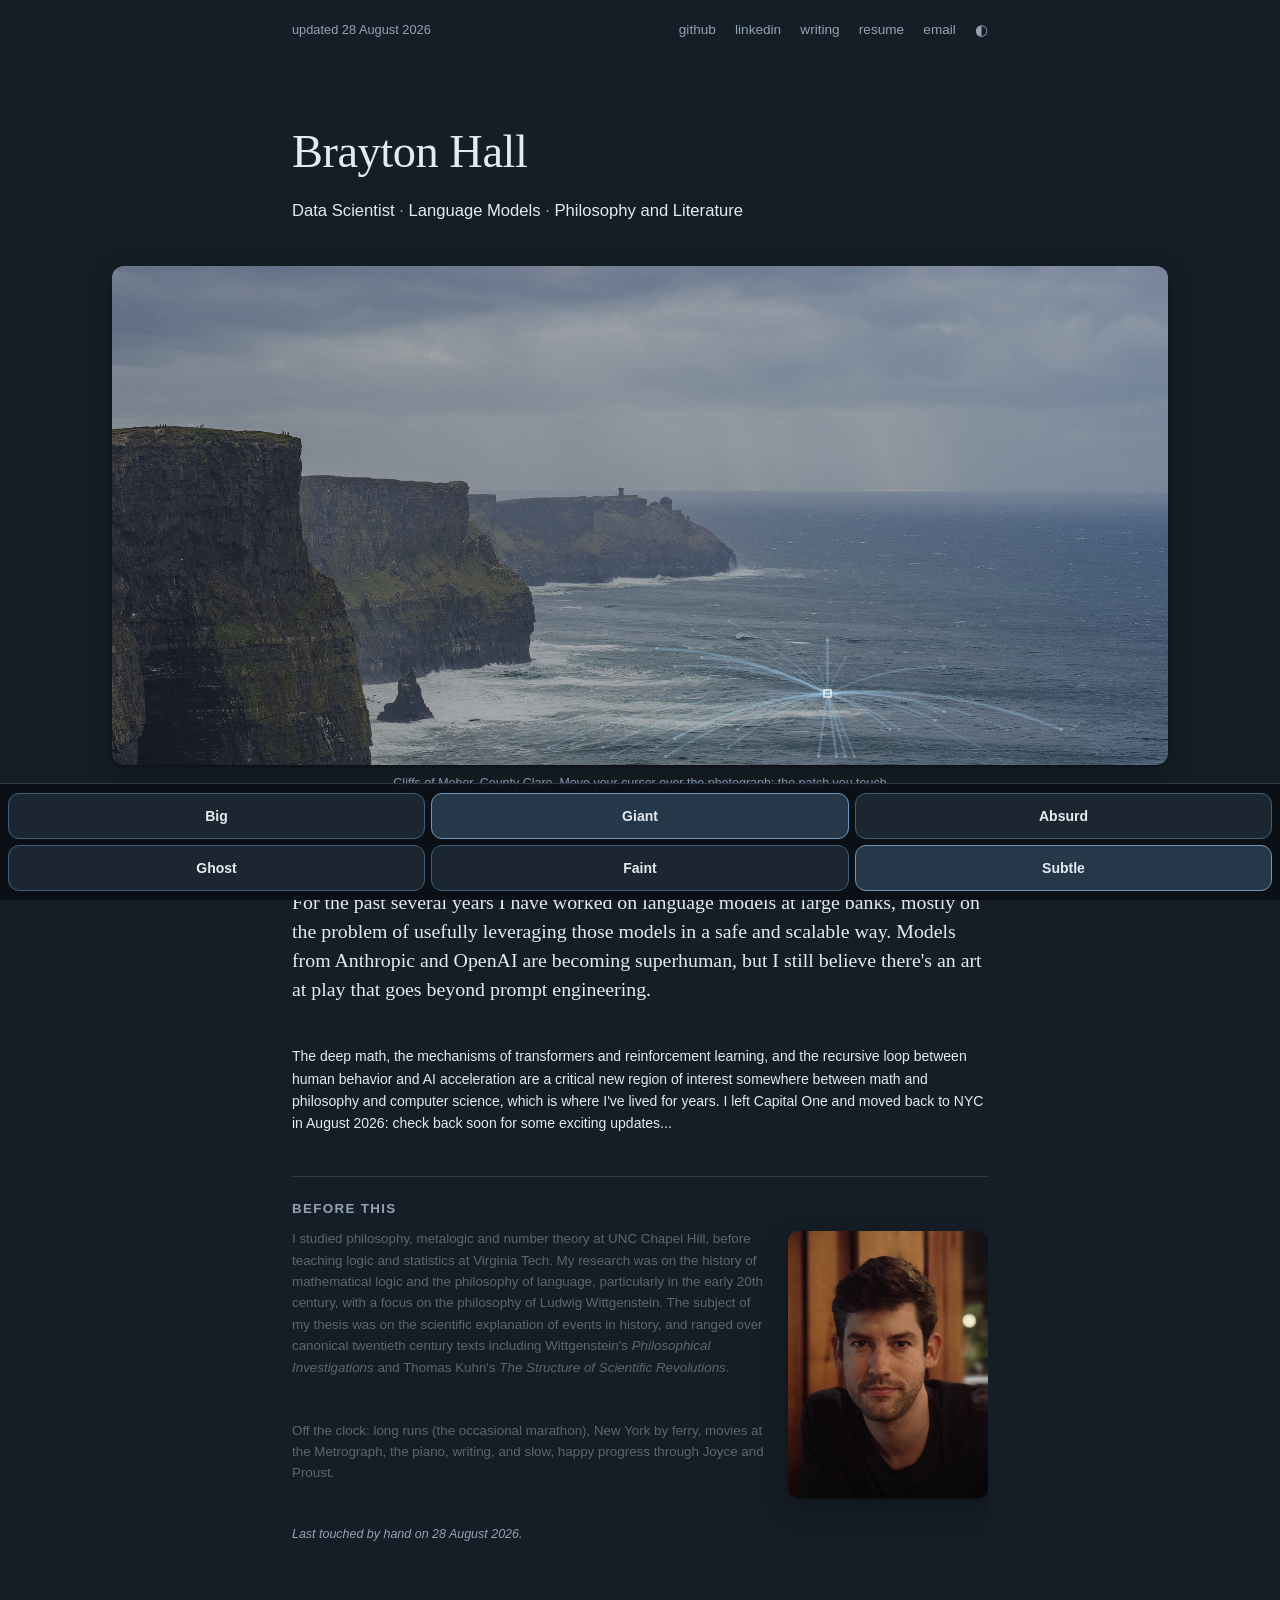
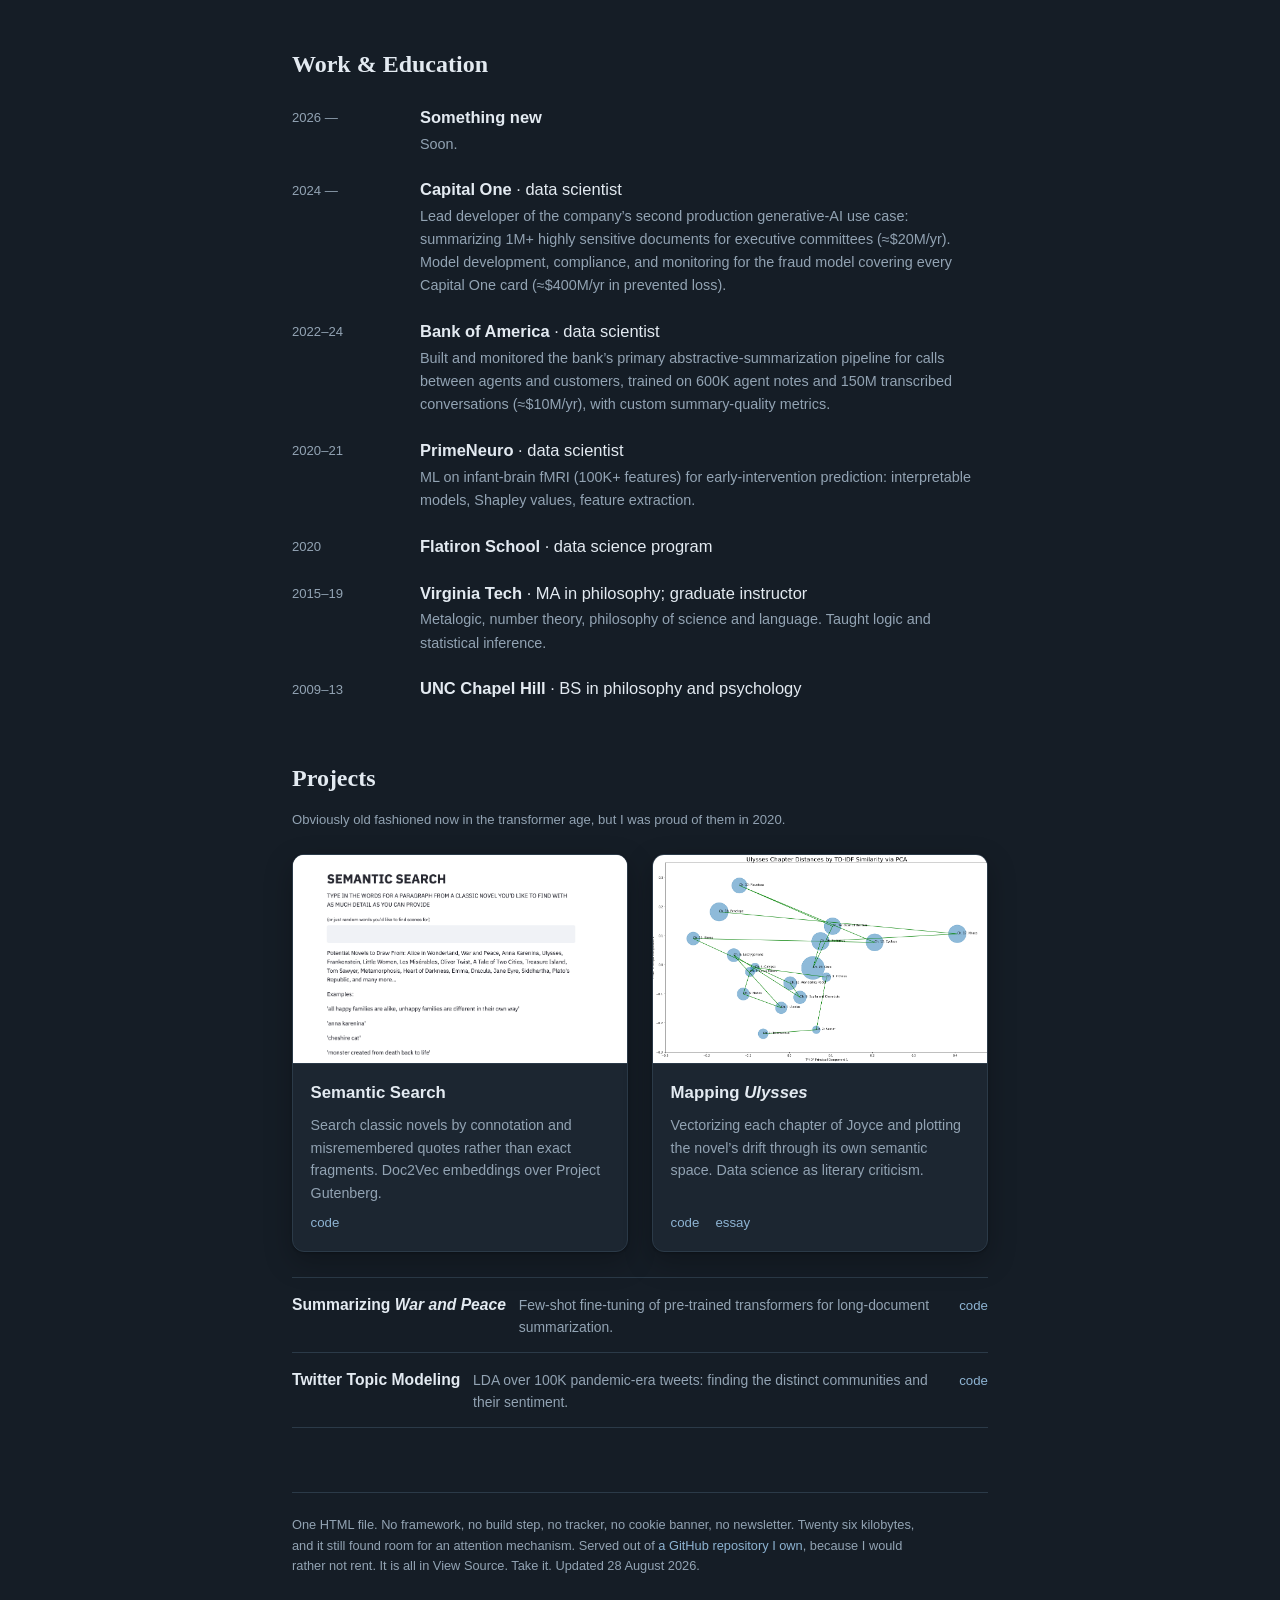
==== commit 7267f382: "preview: quieter, and nothing above the bio" ====
--- a/w2.html
+++ b/w2.html
@@ -179,7 +179,7 @@
     pointer-events: none; user-select: none; -webkit-user-select: none;
     font-family: "Snell Roundhand", "Apple Chancery", "Segoe Script", cursive;
     color: var(--ink);
-    opacity: var(--wf-op, .20);
+    opacity: var(--wf-op, .030);
     /* every size below is derived from the viewport, never from a fixed px */
     font-size: var(--wf-size, clamp(72px, 8vw, 190px));
     line-height: 1.95;
@@ -626,7 +626,7 @@
     remeasure: 220     /* resize debounce */
   };
 
-  var PASSAGES = [
+  var PASSAGES = window.__wfPassages = [
     { start: 0,
       top: "7rem", left: "6vw", right: "9vw", align: "left",
       text: "riverrun, past Eve and Adam's, from swerve of shore to bend of bay, brings us by a commodius vicus of recirculation back to Howth Castle and Environs" },
@@ -903,6 +903,33 @@
   else window.addEventListener("load", boot);
 })();
 </script>
+
+<script>
+/* The hero and the photograph stay clean. Every passage is placed below the
+   bio and spread down the rest of the page, measured from the real layout
+   rather than guessed as a percentage. */
+(function () {
+  function place() {
+    var bio = document.querySelector('.intro');
+    var foot = document.querySelector('footer');
+    if (!bio || !window.__wfPassages) return;
+    var startY = bio.getBoundingClientRect().bottom + window.pageYOffset + 60;
+    var endY = (foot ? foot.getBoundingClientRect().top + window.pageYOffset : document.body.scrollHeight) - 120;
+    var P = window.__wfPassages, n = P.length;
+    var span = Math.max(240, endY - startY);
+    for (var i = 0; i < n; i++) P[i].top = Math.round(startY + span * i / n) + 'px';
+  }
+  function replace_() { place(); window.dispatchEvent(new Event('resize')); }
+  replace_();
+  /* the photograph and the fonts land after first layout and push the bio
+     down, so measure again once everything has actually arrived */
+  addEventListener('load', replace_);
+  setTimeout(replace_, 700);
+  setTimeout(replace_, 1800);
+  if (document.fonts && document.fonts.ready) document.fonts.ready.then(replace_);
+  var t; addEventListener('resize', function () { clearTimeout(t); t = setTimeout(replace_, 150); });
+})();
+</script>
 <div id="dial" style="position:fixed;left:0;right:0;bottom:0;z-index:99;
   background:rgba(10,16,22,.95);border-top:1px solid #2b3a48;
   padding:.55rem .5rem calc(.55rem + env(safe-area-inset-bottom));
@@ -913,9 +940,9 @@
     <button data-s="clamp(120px,14vw,320px)" style="flex:1;min-height:46px;border-radius:11px;border:1px solid #40607c;background:#1c2631;color:inherit;font:inherit">Absurd</button>
   </div>
   <div style="display:flex;gap:.4rem">
-    <button data-o=".012" style="flex:1;min-height:46px;border-radius:11px;border:1px solid #40607c;background:#1c2631;color:inherit;font:inherit">Ghost</button>
-    <button data-o=".022" style="flex:1;min-height:46px;border-radius:11px;border:1px solid #40607c;background:#1c2631;color:inherit;font:inherit">Faint</button>
-    <button data-o=".20" style="flex:1;min-height:46px;border-radius:11px;border:1px solid #6f97bb;background:#25384a;color:inherit;font:inherit">Loud</button>
+    <button data-o=".008" style="flex:1;min-height:46px;border-radius:11px;border:1px solid #40607c;background:#1c2631;color:inherit;font:inherit">Ghost</button>
+    <button data-o=".018" style="flex:1;min-height:46px;border-radius:11px;border:1px solid #40607c;background:#1c2631;color:inherit;font:inherit">Faint</button>
+    <button data-o=".030" style="flex:1;min-height:46px;border-radius:11px;border:1px solid #6f97bb;background:#25384a;color:inherit;font:inherit">Subtle</button>
   </div>
 </div>
 <script>
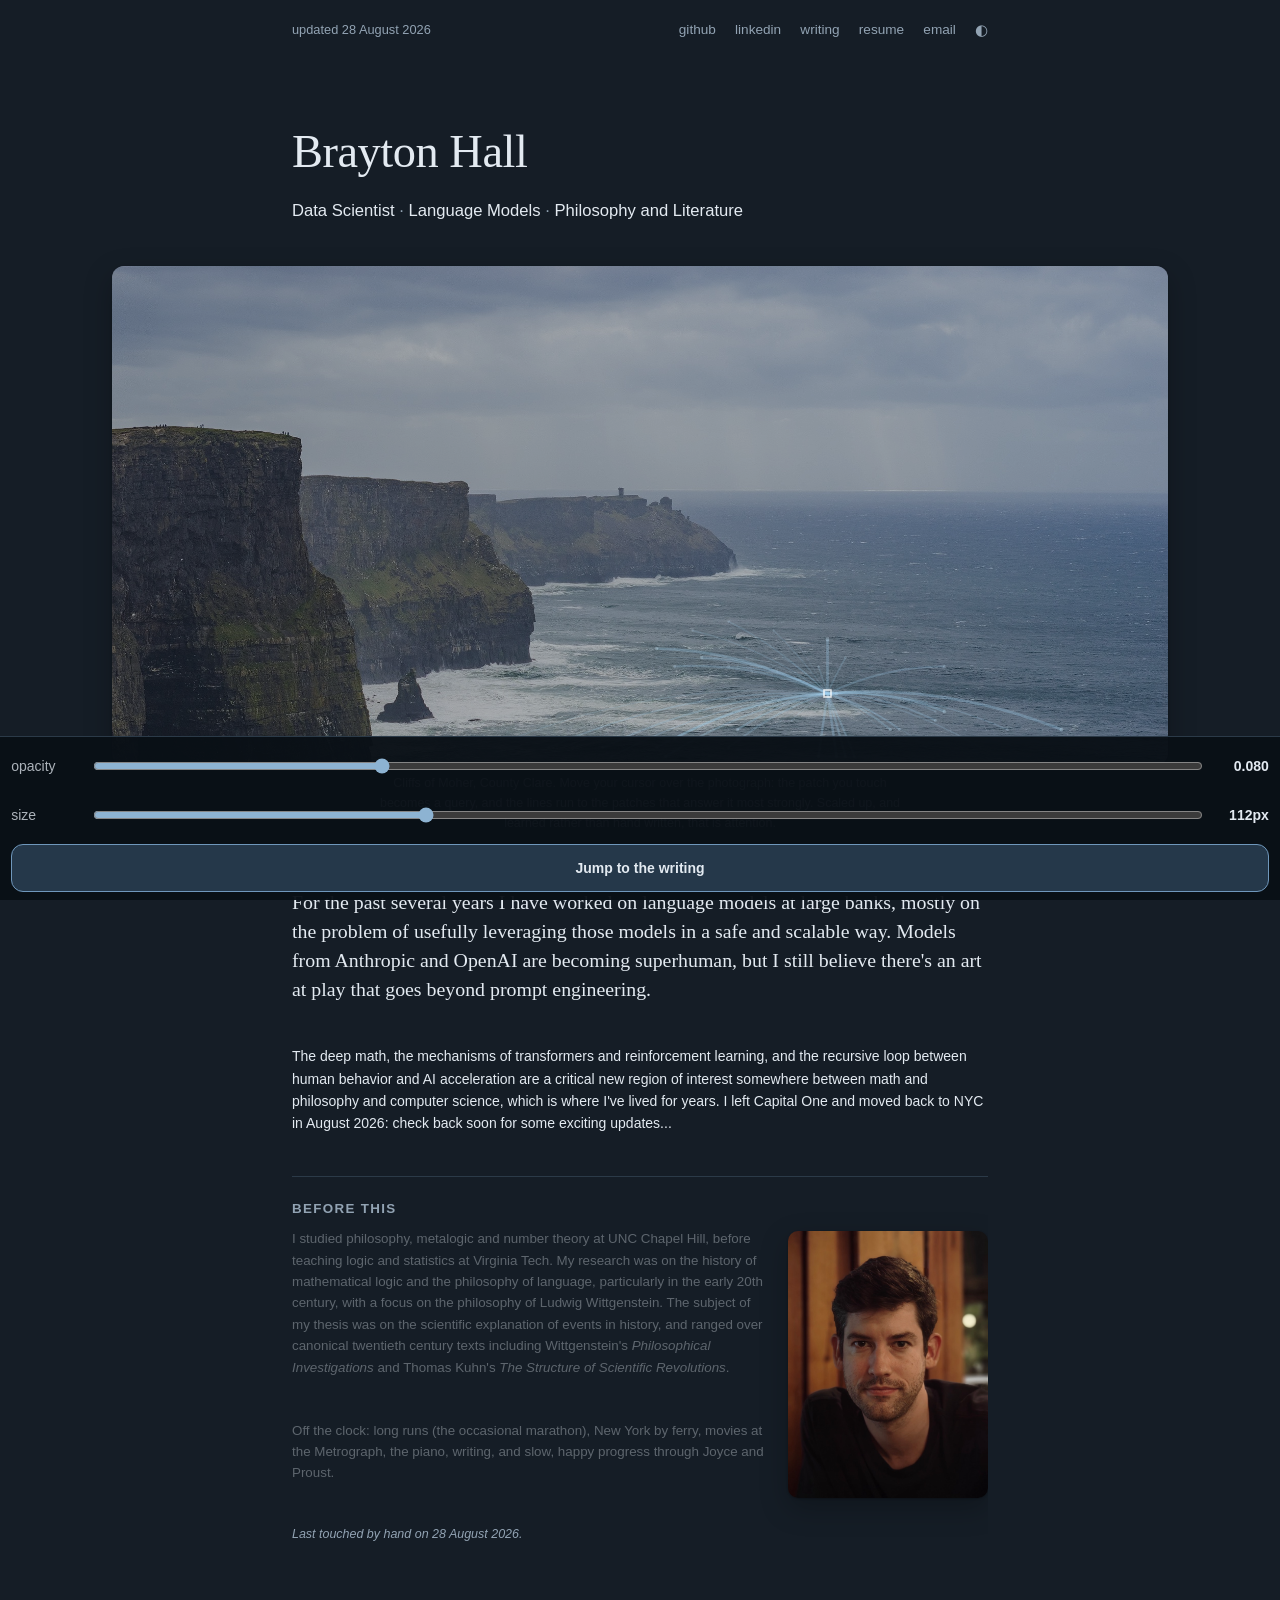
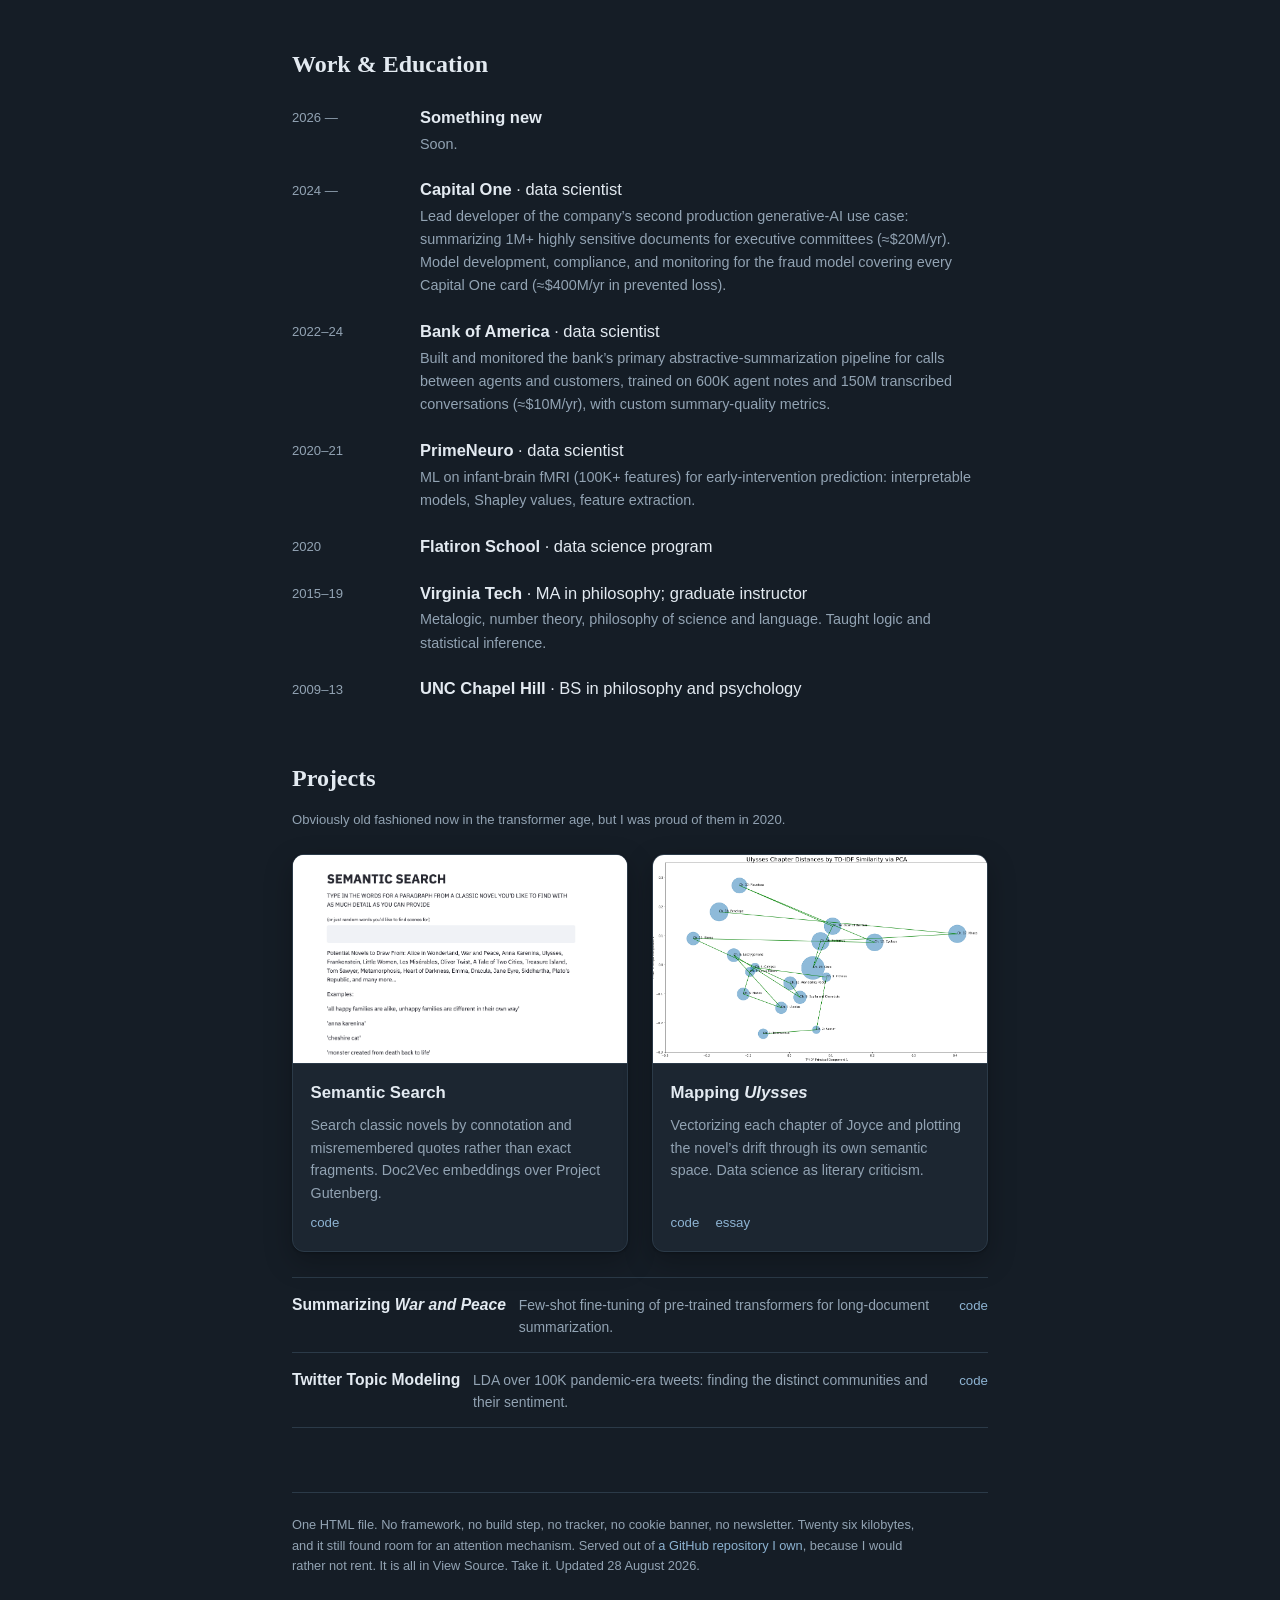
==== commit 694b9cfc: "preview: opacity and size sliders, jump button" ====
--- a/w2.html
+++ b/w2.html
@@ -179,7 +179,7 @@
     pointer-events: none; user-select: none; -webkit-user-select: none;
     font-family: "Snell Roundhand", "Apple Chancery", "Segoe Script", cursive;
     color: var(--ink);
-    opacity: var(--wf-op, .030);
+    opacity: var(--wf-op, .08);
     /* every size below is derived from the viewport, never from a fixed px */
     font-size: var(--wf-size, clamp(72px, 8vw, 190px));
     line-height: 1.95;
@@ -931,32 +931,47 @@
 })();
 </script>
 <div id="dial" style="position:fixed;left:0;right:0;bottom:0;z-index:99;
-  background:rgba(10,16,22,.95);border-top:1px solid #2b3a48;
-  padding:.55rem .5rem calc(.55rem + env(safe-area-inset-bottom));
+  background:rgba(10,16,22,.96);border-top:1px solid #2b3a48;
+  padding:.5rem .7rem calc(.5rem + env(safe-area-inset-bottom));
   font:600 14px -apple-system,BlinkMacSystemFont,Helvetica,Arial,sans-serif;color:#e3eaf1">
-  <div style="display:flex;gap:.4rem;margin-bottom:.4rem">
-    <button data-s="clamp(40px,4.5vw,110px)" style="flex:1;min-height:46px;border-radius:11px;border:1px solid #40607c;background:#1c2631;color:inherit;font:inherit">Big</button>
-    <button data-s="clamp(72px,8vw,190px)" style="flex:1;min-height:46px;border-radius:11px;border:1px solid #6f97bb;background:#25384a;color:inherit;font:inherit">Giant</button>
-    <button data-s="clamp(120px,14vw,320px)" style="flex:1;min-height:46px;border-radius:11px;border:1px solid #40607c;background:#1c2631;color:inherit;font:inherit">Absurd</button>
+
+  <div style="display:flex;align-items:center;gap:.6rem;margin-bottom:.45rem">
+    <span style="min-width:4.4rem;font-weight:400;opacity:.75">opacity</span>
+    <input id="op" type="range" min="0.004" max="0.30" step="0.002" value="0.08"
+      style="flex:1;height:38px;accent-color:#8db3d2">
+    <span id="opv" style="min-width:3.4rem;text-align:right;font-variant-numeric:tabular-nums">0.080</span>
   </div>
-  <div style="display:flex;gap:.4rem">
-    <button data-o=".008" style="flex:1;min-height:46px;border-radius:11px;border:1px solid #40607c;background:#1c2631;color:inherit;font:inherit">Ghost</button>
-    <button data-o=".018" style="flex:1;min-height:46px;border-radius:11px;border:1px solid #40607c;background:#1c2631;color:inherit;font:inherit">Faint</button>
-    <button data-o=".030" style="flex:1;min-height:46px;border-radius:11px;border:1px solid #6f97bb;background:#25384a;color:inherit;font:inherit">Subtle</button>
+
+  <div style="display:flex;align-items:center;gap:.6rem;margin-bottom:.5rem">
+    <span style="min-width:4.4rem;font-weight:400;opacity:.75">size</span>
+    <input id="sz" type="range" min="24" max="320" step="4" value="110"
+      style="flex:1;height:38px;accent-color:#8db3d2">
+    <span id="szv" style="min-width:3.4rem;text-align:right;font-variant-numeric:tabular-nums">110px</span>
   </div>
+
+  <button id="jump" style="width:100%;min-height:48px;border-radius:12px;
+    border:1px solid #6f97bb;background:#25384a;color:inherit;font:inherit">Jump to the writing</button>
 </div>
 <script>
 document.documentElement.classList.add('dark');
-document.getElementById('dial').addEventListener('click', function (e) {
-  var b = e.target.closest('button'); if (!b) return;
+(function () {
   var r = document.documentElement;
-  if (b.dataset.o) r.style.setProperty('--wf-op', b.dataset.o);
-  if (b.dataset.s) { r.style.setProperty('--wf-size', b.dataset.s); window.dispatchEvent(new Event('resize')); }
-  [].forEach.call(b.parentNode.children, function (x) {
-    x.style.background = x === b ? '#25384a' : '#1c2631';
-    x.style.borderColor = x === b ? '#6f97bb' : '#40607c';
+  var op = document.getElementById('op'), opv = document.getElementById('opv');
+  var sz = document.getElementById('sz'), szv = document.getElementById('szv');
+  function setOp() { r.style.setProperty('--wf-op', op.value); opv.textContent = (+op.value).toFixed(3); }
+  function setSz() {
+    r.style.setProperty('--wf-size', sz.value + 'px');
+    szv.textContent = sz.value + 'px';
+    window.dispatchEvent(new Event('resize'));
+  }
+  op.addEventListener('input', setOp);
+  sz.addEventListener('input', setSz);
+  setOp(); setSz();
+  document.getElementById('jump').addEventListener('click', function () {
+    var b = document.querySelector('.wf-box');
+    if (b) window.scrollTo({ top: b.getBoundingClientRect().top + window.pageYOffset - 90, behavior: 'smooth' });
   });
-});
+})();
 </script>
 </body>
 </html>
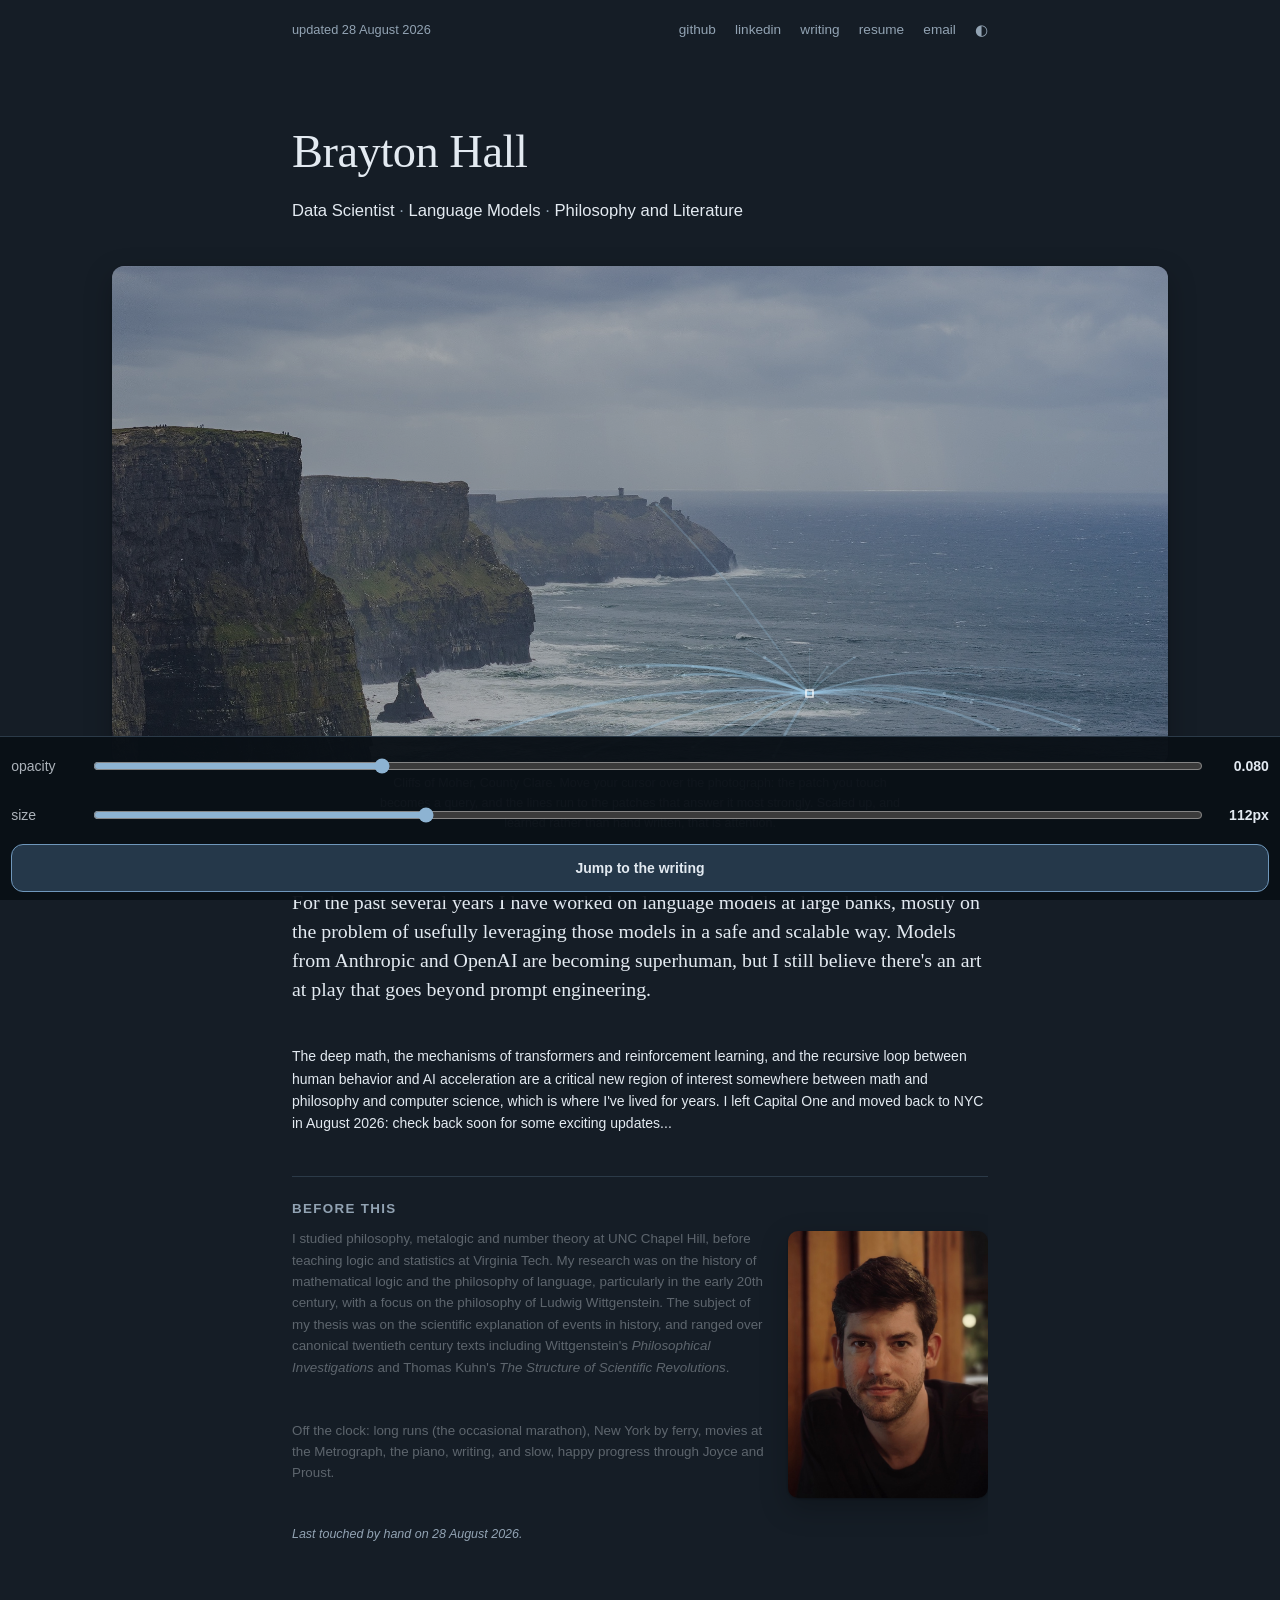
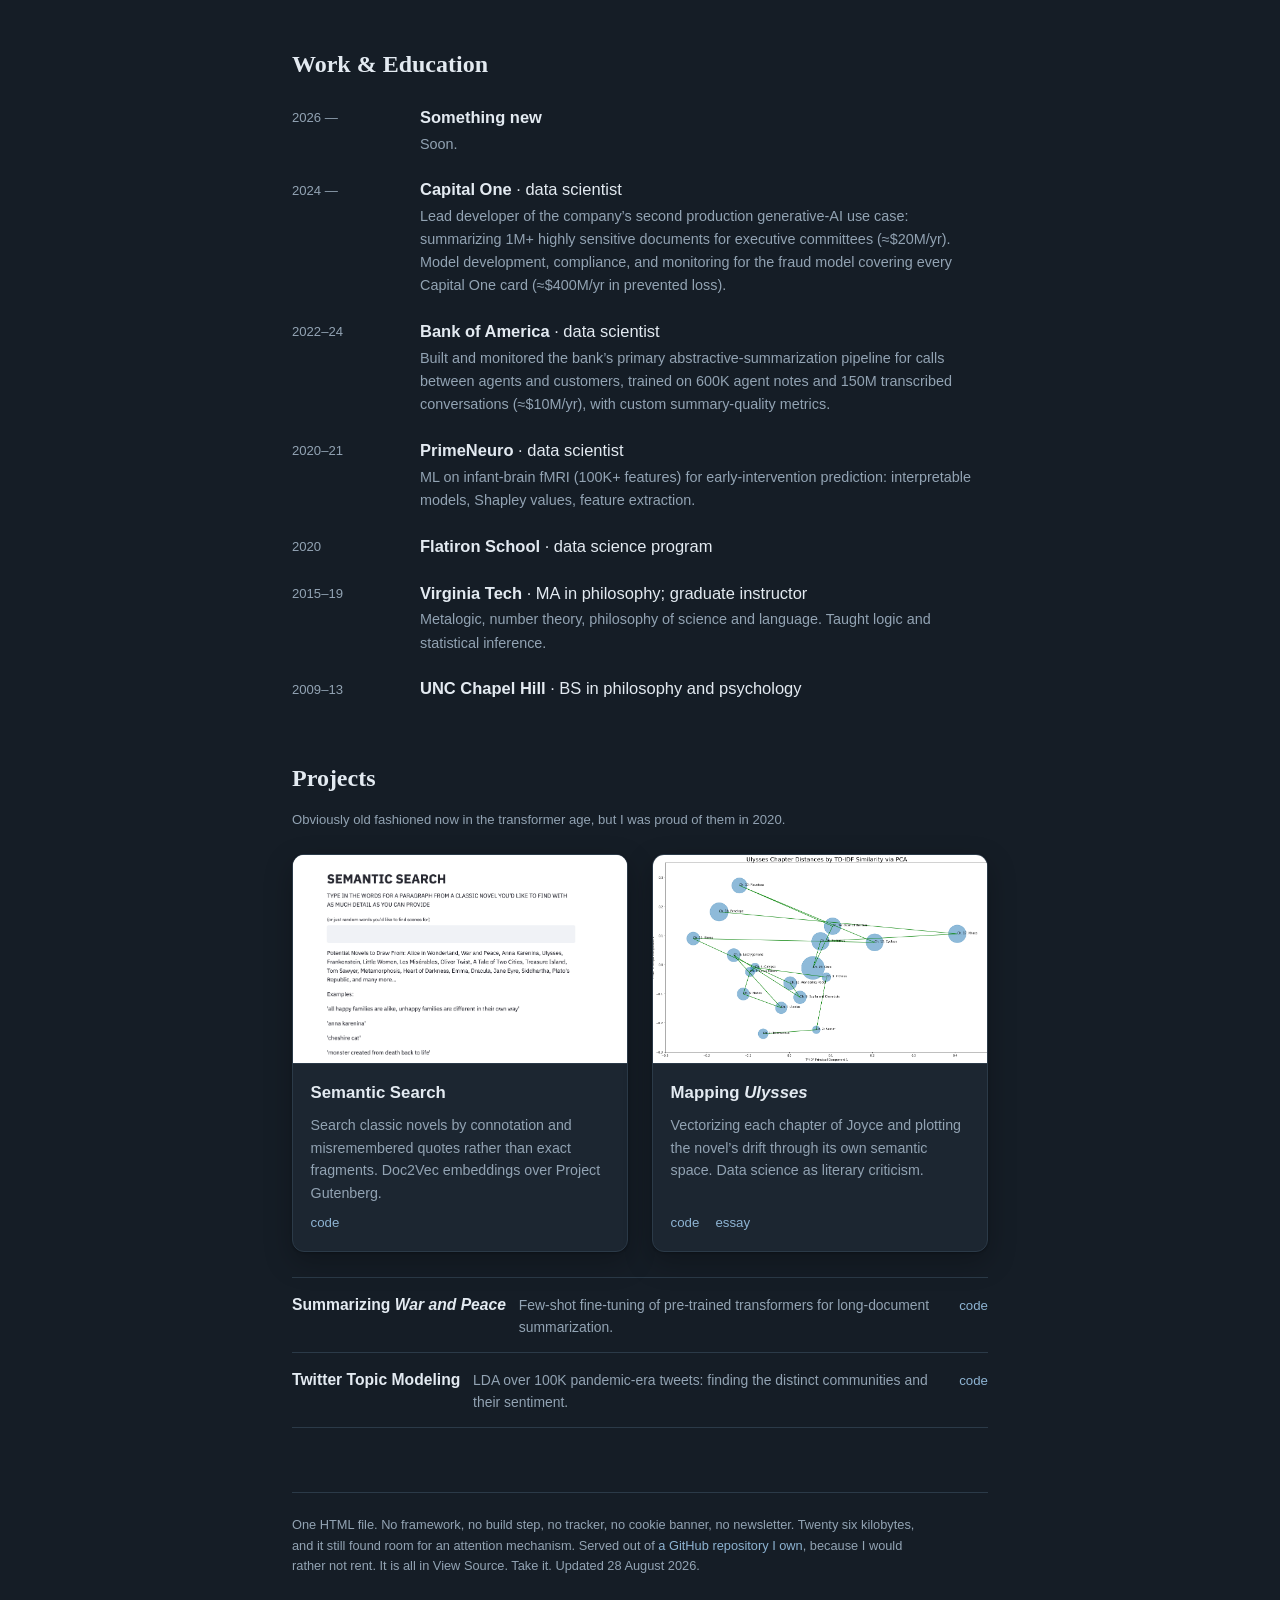
==== commit e401ab92: "preview: stop the synthetic resize loop that flickered the lens" ====
--- a/w2.html
+++ b/w2.html
@@ -864,12 +864,17 @@
   };
 
   var rt = null;
+  /* A DIRECT remeasure hook. Dispatching a synthetic resize instead of this
+     also woke the attention lens, which rebuilt 6000 patches and cleared its
+     canvas, and it re-entered this file's own resize listener, which fired
+     another synthetic resize. That loop was the flicker. */
+  window.__wfRemeasure = function () {
+    var was = running; stop(); measure();
+    if (window.__frozenAt != null) render(window.__frozenAt); else if (was) start(); else render(0);
+  };
   window.addEventListener("resize", function () {
     clearTimeout(rt);
-    rt = setTimeout(function () {
-      var was = running; stop(); measure();
-      if (window.__frozenAt != null) render(window.__frozenAt); else if (was) start(); else render(0);
-    }, CFG.remeasure);
+    rt = setTimeout(window.__wfRemeasure, CFG.remeasure);
   });
 
   function boot() {
@@ -919,7 +924,7 @@
     var span = Math.max(240, endY - startY);
     for (var i = 0; i < n; i++) P[i].top = Math.round(startY + span * i / n) + 'px';
   }
-  function replace_() { place(); window.dispatchEvent(new Event('resize')); }
+  function replace_() { place(); if (window.__wfRemeasure) window.__wfRemeasure(); }
   replace_();
   /* the photograph and the fonts land after first layout and push the bio
      down, so measure again once everything has actually arrived */
@@ -927,7 +932,7 @@
   setTimeout(replace_, 700);
   setTimeout(replace_, 1800);
   if (document.fonts && document.fonts.ready) document.fonts.ready.then(replace_);
-  var t; addEventListener('resize', function () { clearTimeout(t); t = setTimeout(replace_, 150); });
+  var t; addEventListener('resize', function () { clearTimeout(t); t = setTimeout(replace_, 260); });
 })();
 </script>
 <div id="dial" style="position:fixed;left:0;right:0;bottom:0;z-index:99;
@@ -959,10 +964,12 @@
   var op = document.getElementById('op'), opv = document.getElementById('opv');
   var sz = document.getElementById('sz'), szv = document.getElementById('szv');
   function setOp() { r.style.setProperty('--wf-op', op.value); opv.textContent = (+op.value).toFixed(3); }
+  var szT;
   function setSz() {
     r.style.setProperty('--wf-size', sz.value + 'px');
     szv.textContent = sz.value + 'px';
-    window.dispatchEvent(new Event('resize'));
+    clearTimeout(szT);
+    szT = setTimeout(function () { if (window.__wfRemeasure) window.__wfRemeasure(); }, 200);
   }
   op.addEventListener('input', setOp);
   sz.addEventListener('input', setSz);
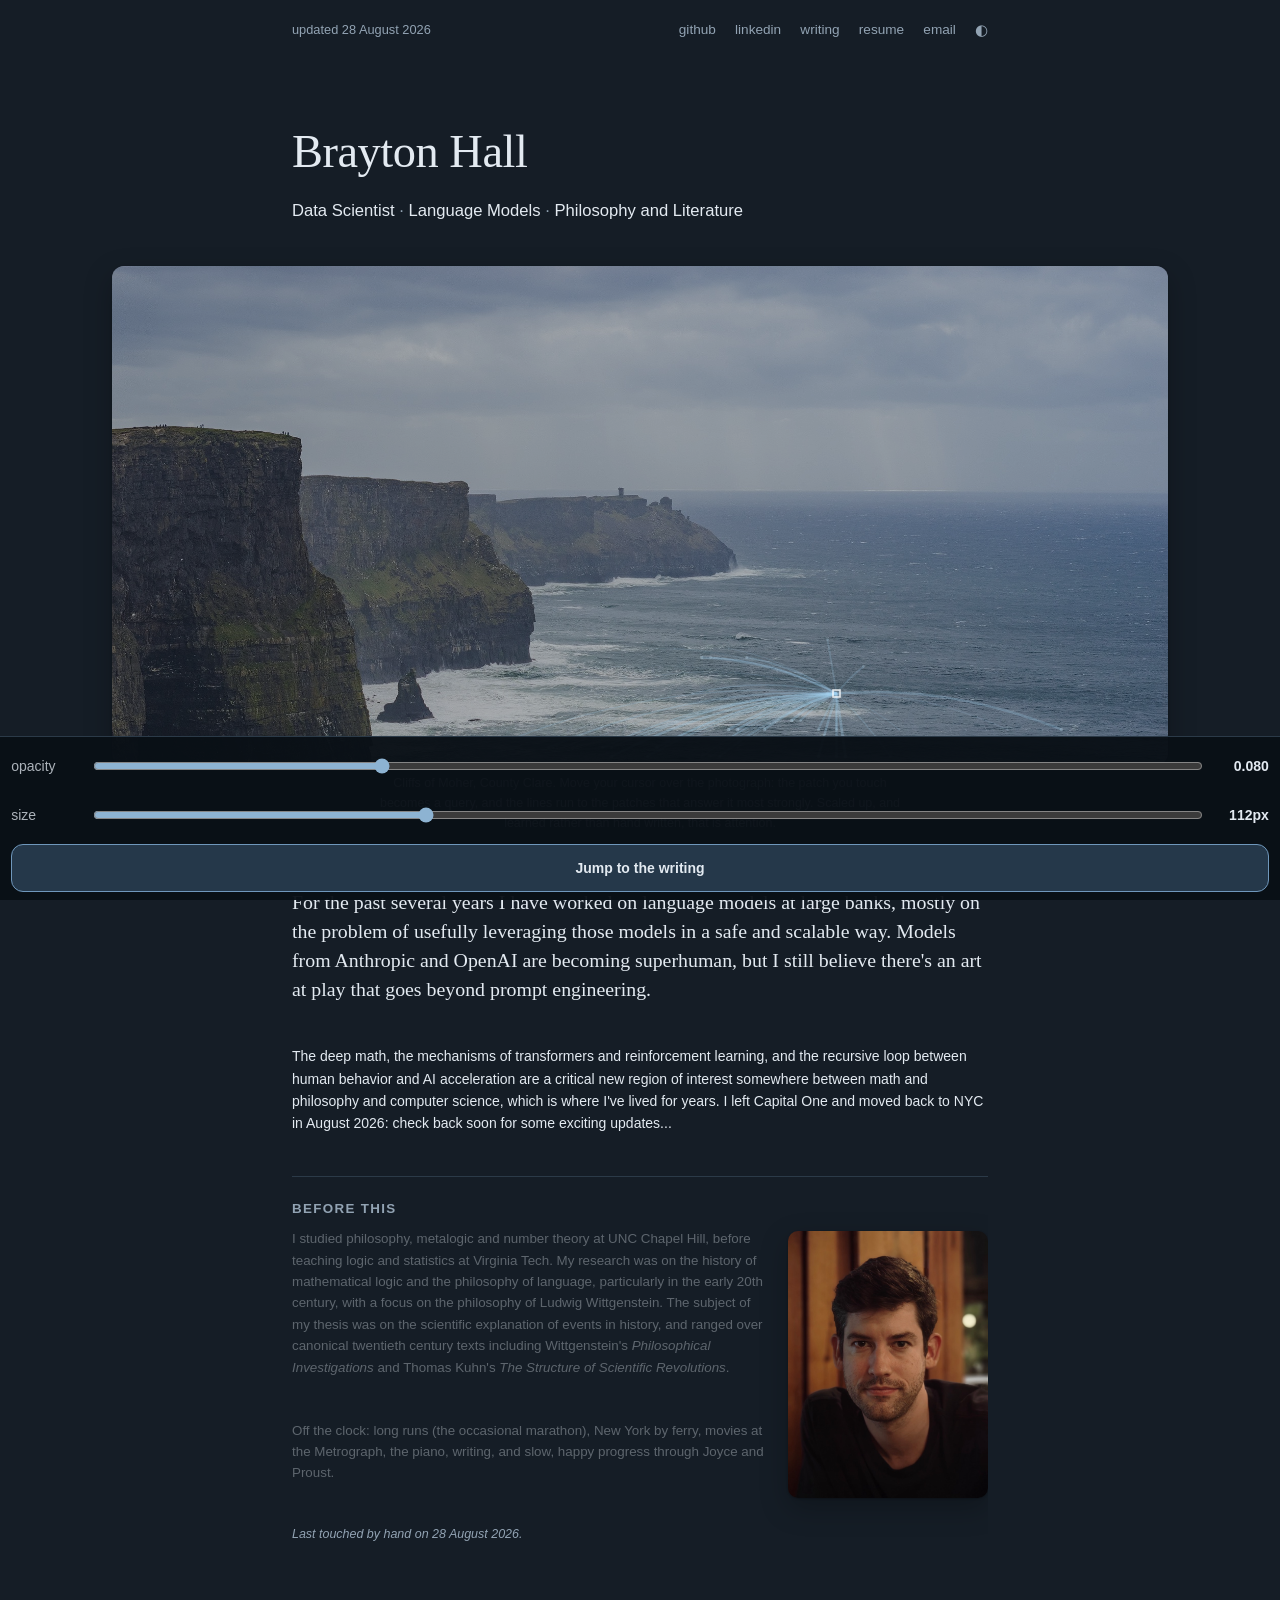
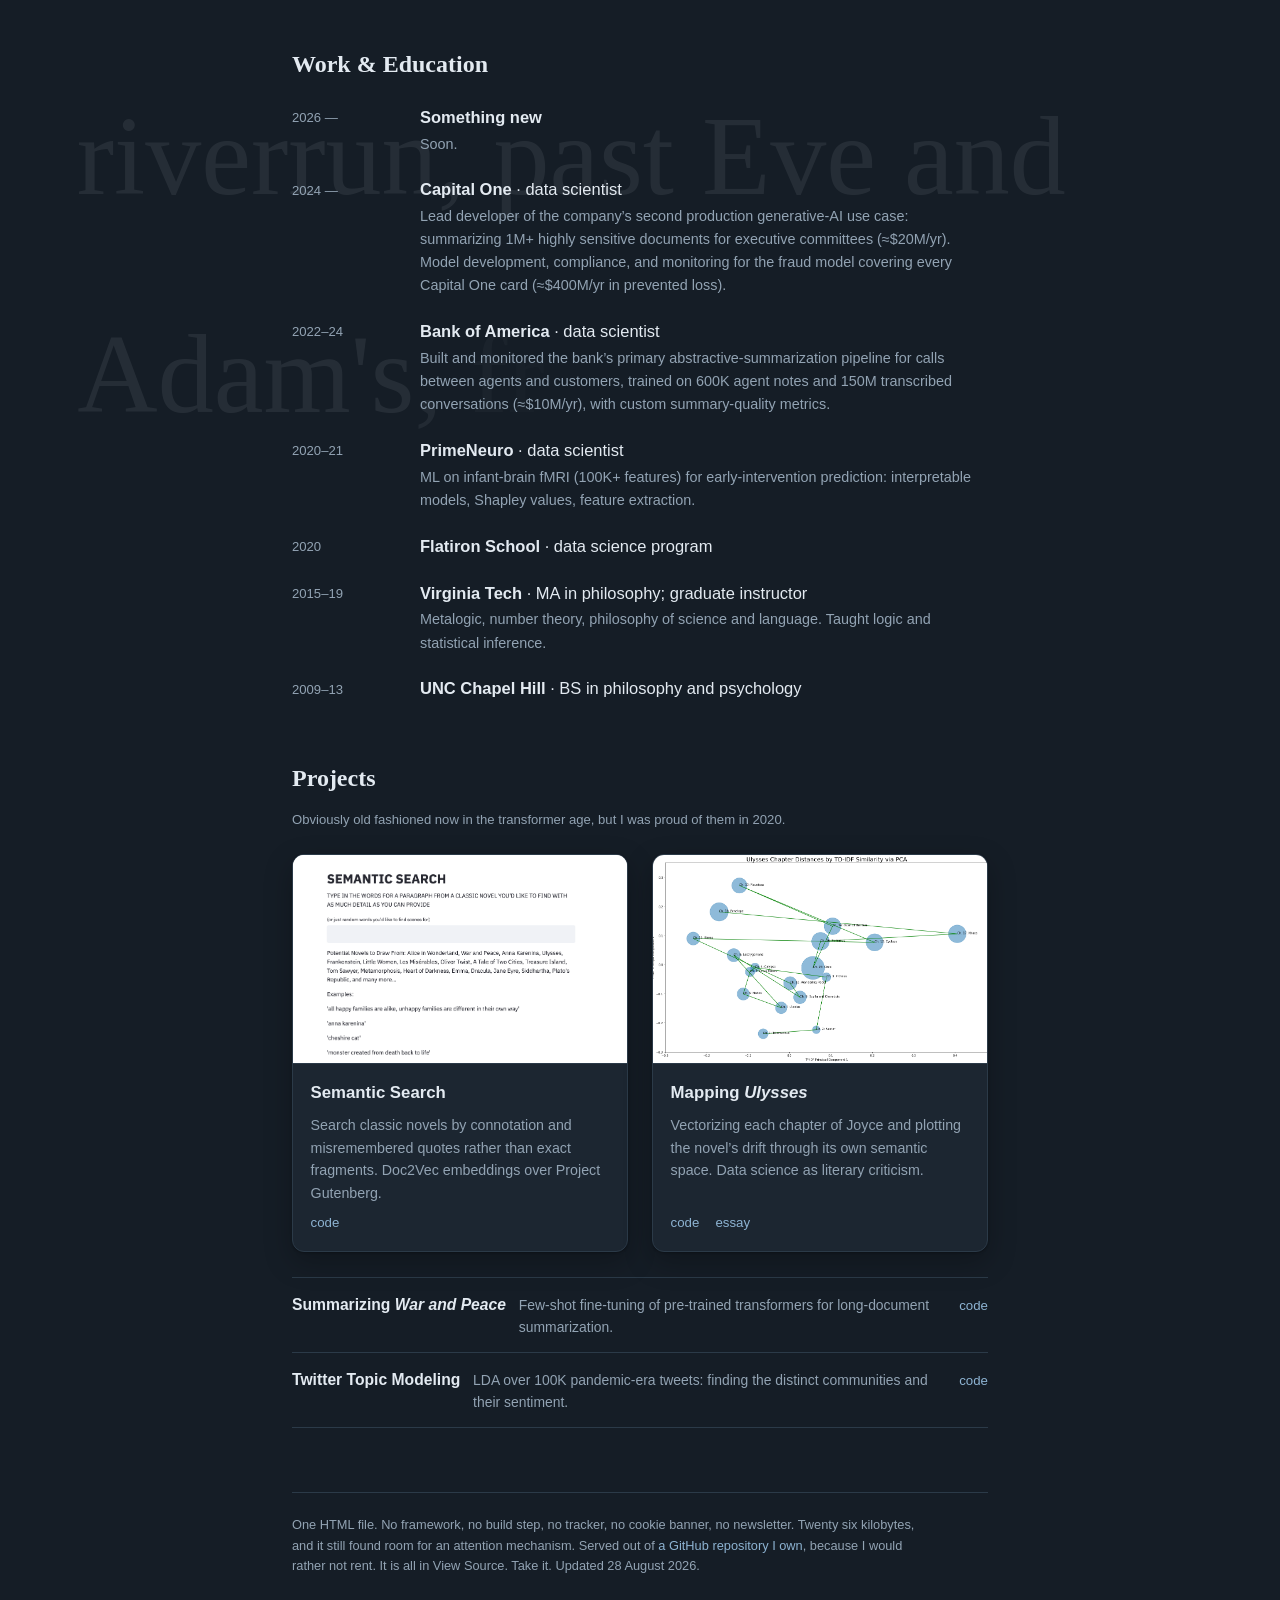
==== commit 5af86686: "preview: restore body positioning context, the layer was clipped to one viewport" ====
--- a/w2.html
+++ b/w2.html
@@ -39,7 +39,10 @@
   }
   * { box-sizing: border-box; }
   body {
-    margin: 0; overflow-x: hidden;
+    /* the whisper layer is position:absolute; inset:0, so the body must be a
+       positioned ancestor or the layer is only one viewport tall and clips
+       every passage below the fold */
+    margin: 0; overflow-x: hidden; position: relative;
     background: var(--bg);
     color: var(--ink);
     font: 16.5px/1.6 -apple-system, BlinkMacSystemFont, "Segoe UI", Roboto, Helvetica, Arial, sans-serif;
